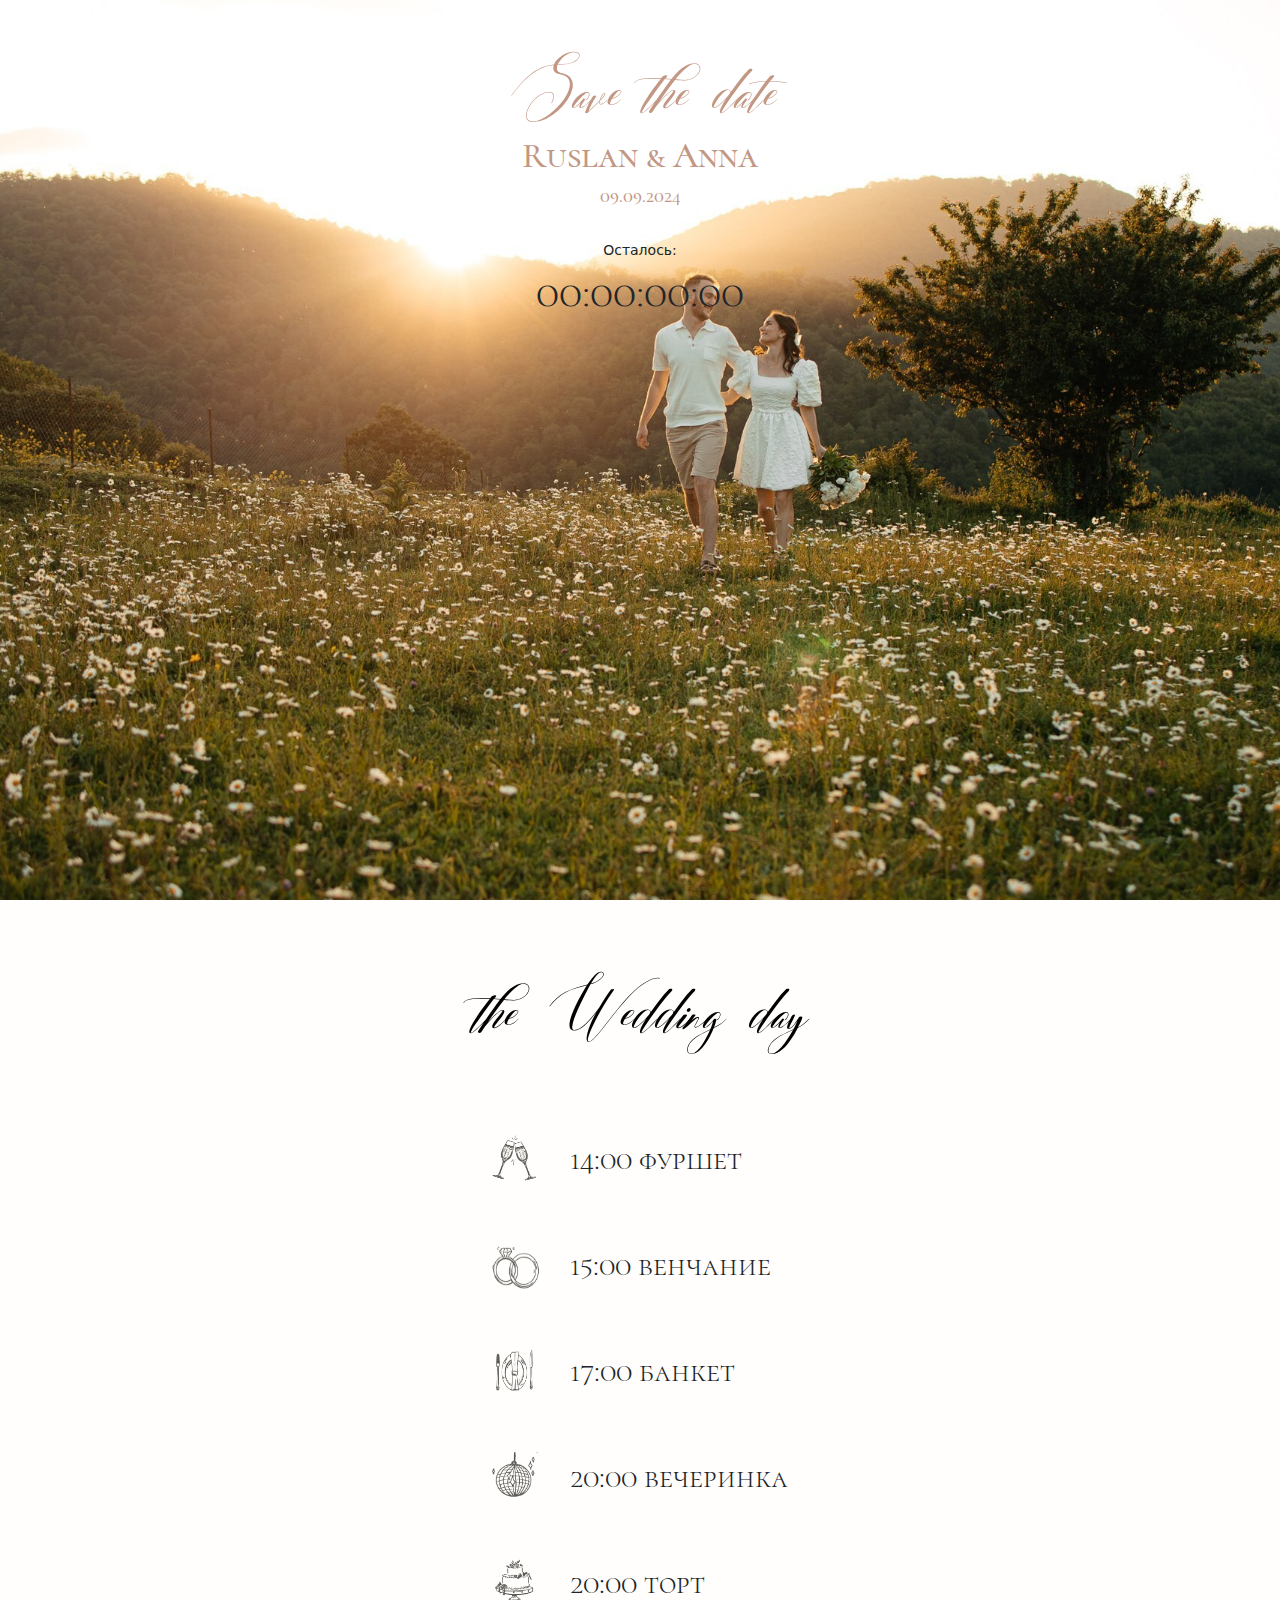
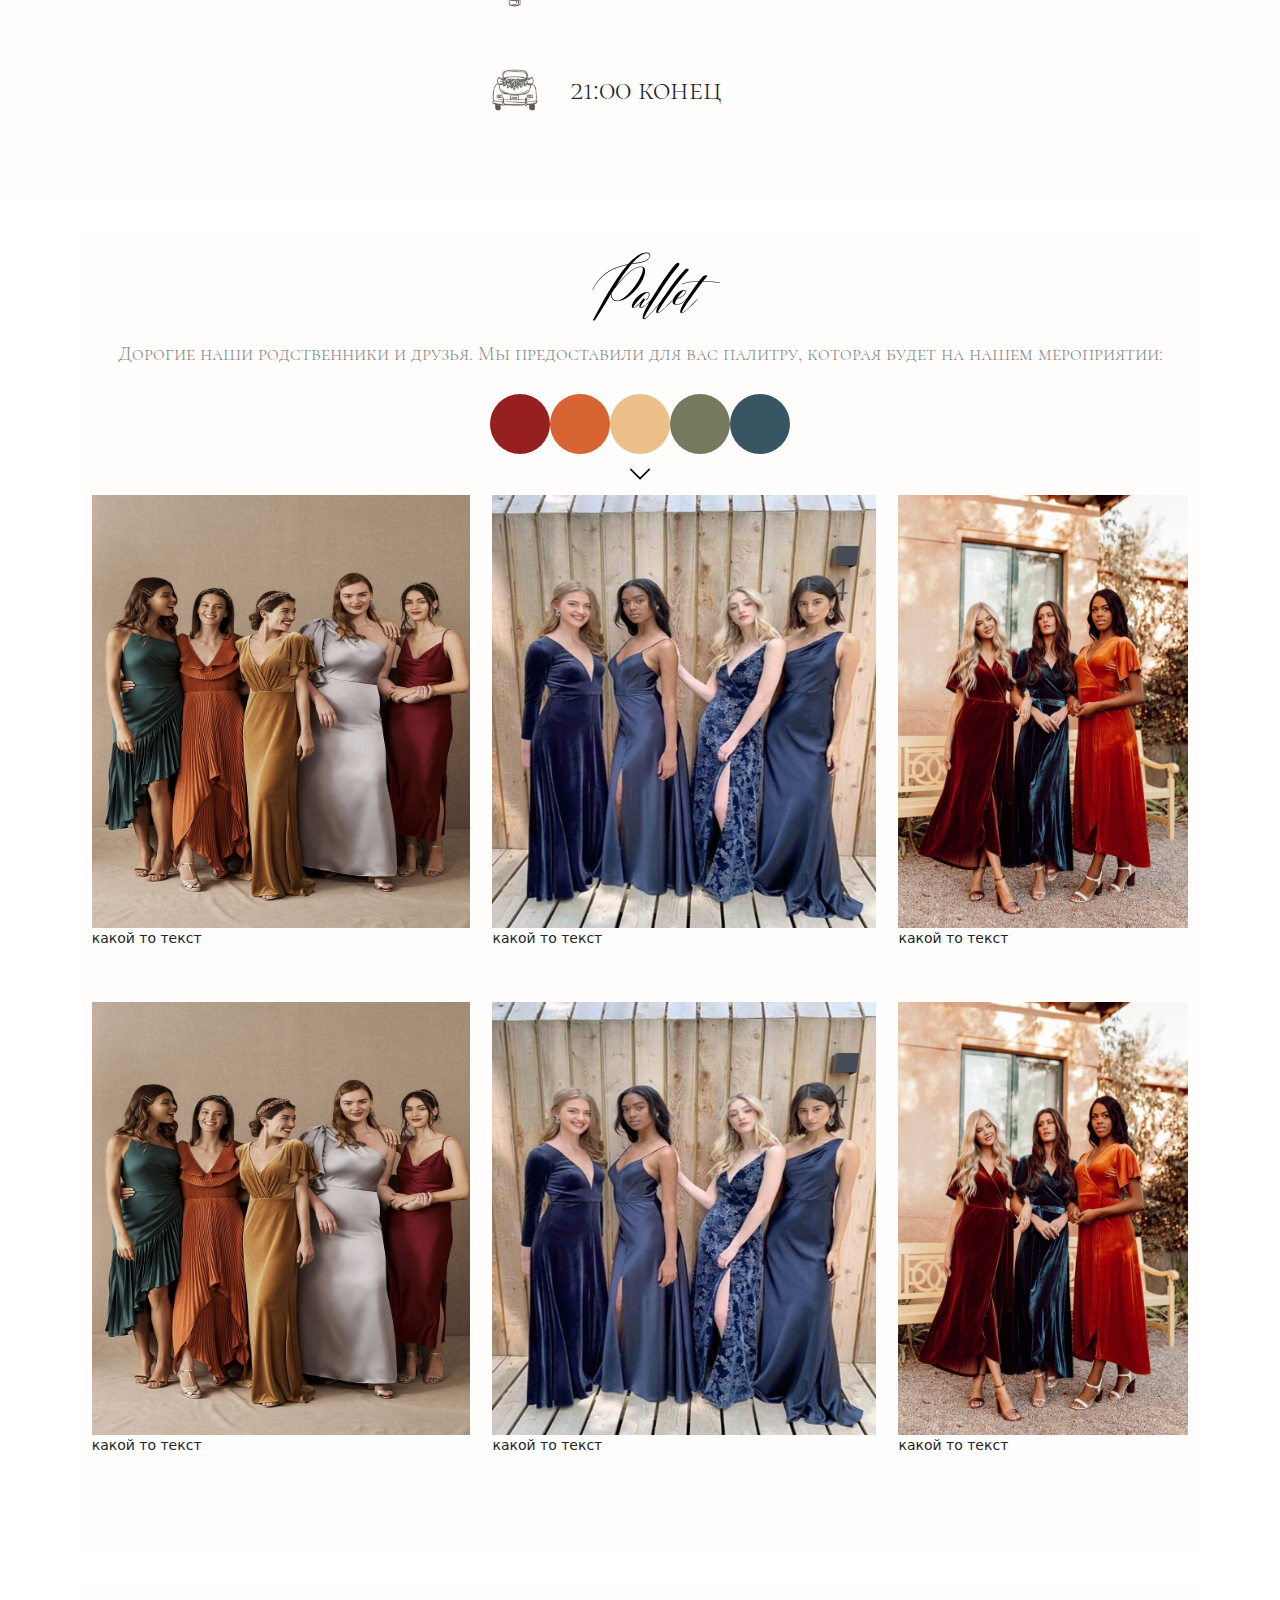
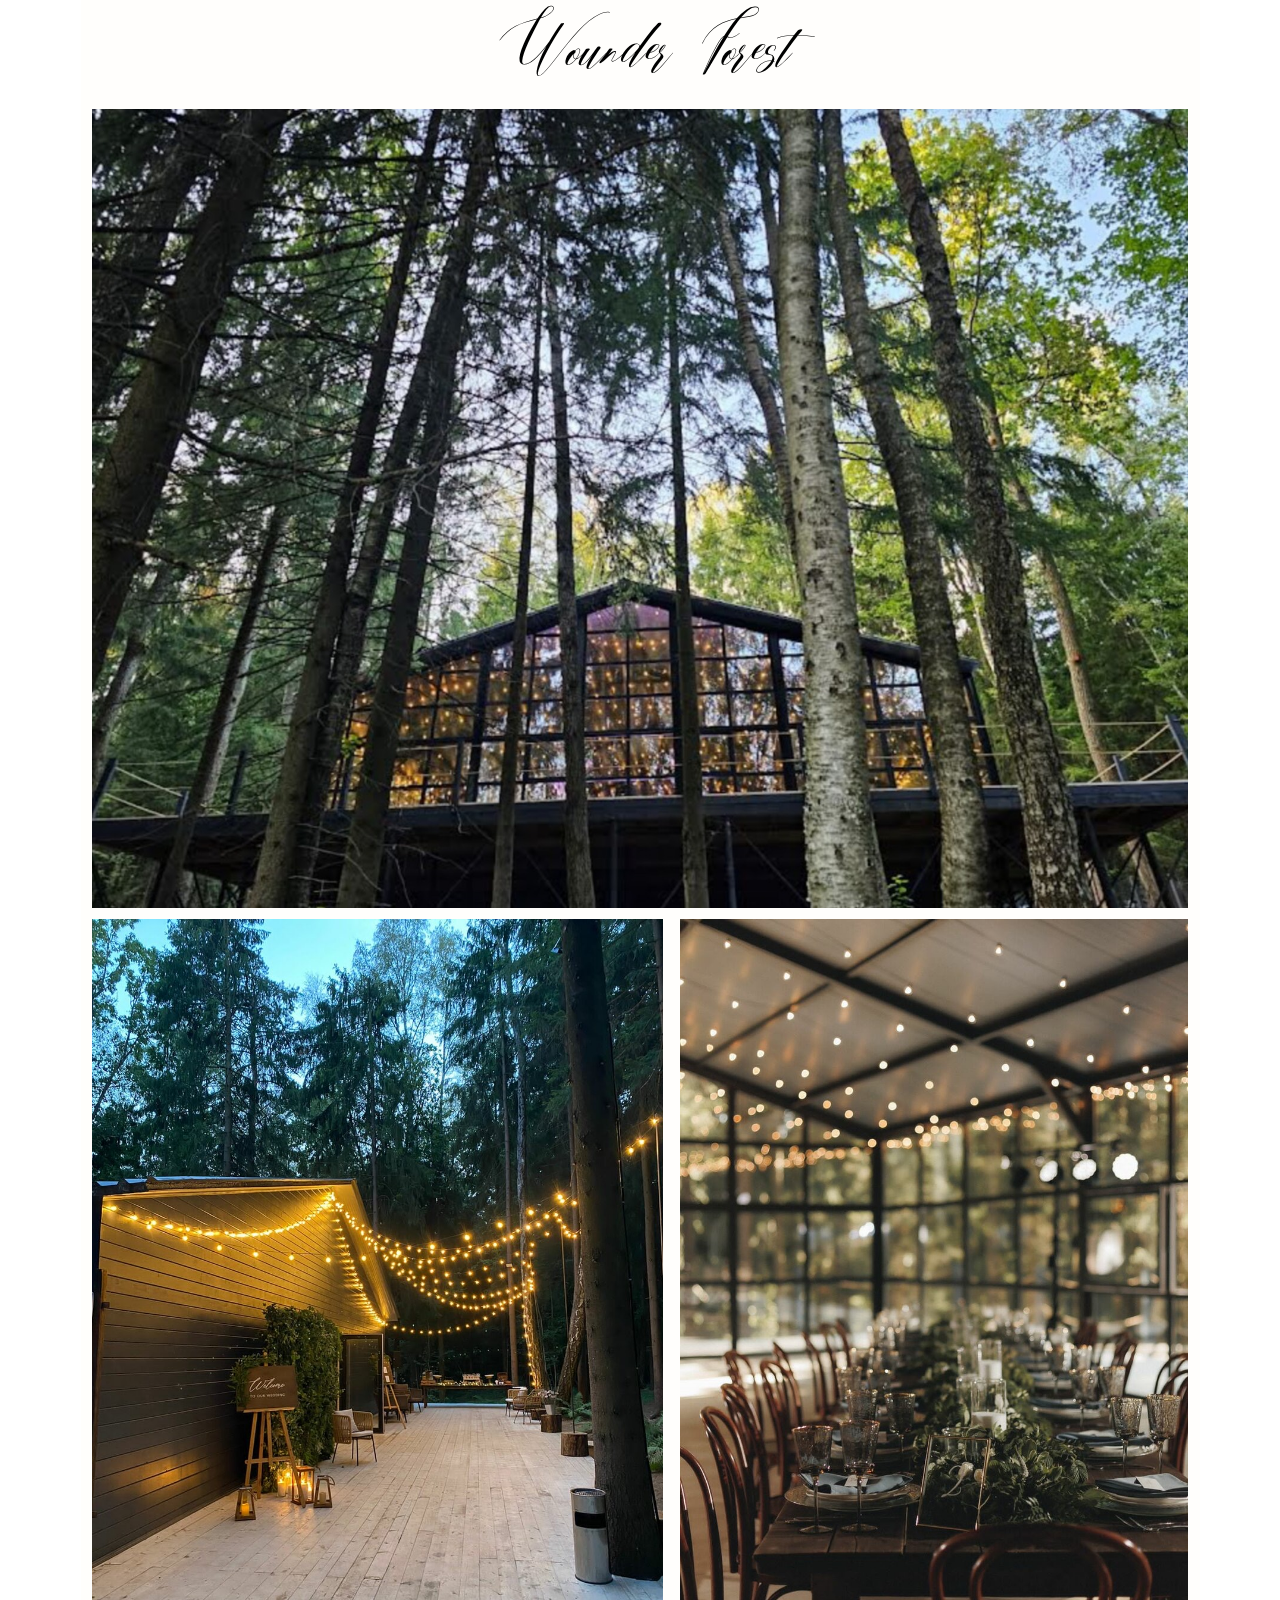
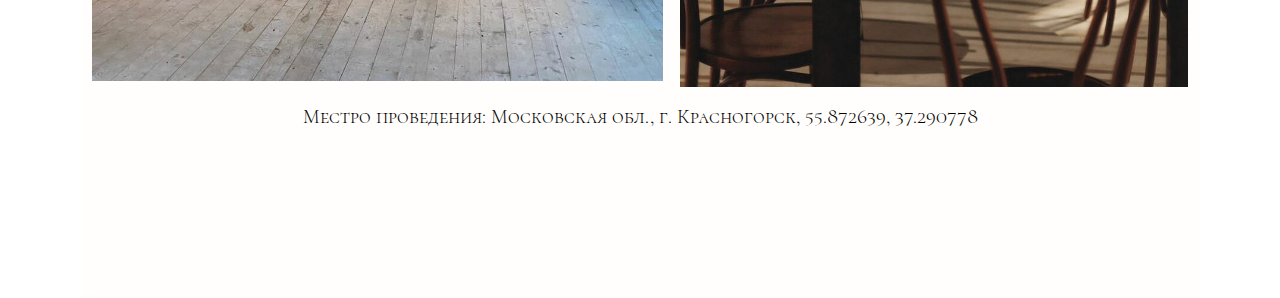
==== index.html @ 9feb851f "Add files via upload" ====
<!DOCTYPE html>
<html lang="en">
<head>
  <meta charset="UTF-8">
  <meta name="viewport" content="width=device-width"> 

  <meta http-equiv="X-UA-Compatible" content="IE=edge">
  <meta name="viewport" content="width=device-width, initial-scale=1.0">
  <title>R&A Wedding</title>
  <link rel="stylesheet" href="css/style.css">
  <link rel="preload" href="Aquarelle.woff2" as="font" type="font/woff2" crossorigin>
  <link rel="preload" href="BrittanyColeman.woff2" as="font" type="font/woff2" crossorigin>
  <link rel="preload" href="CallemScript.woff2" as="font" type="font/woff2" crossorigin>
  <link rel="preload" href="CormorantSC-Medium.woff2" as="font" type="font/woff2" crossorigin>
  <link rel="preload" href="CormorantSC-Light.woff2" as="font" type="font/woff2" crossorigin>
  <link rel="preload" href="CormorantSC-Light.woff2" as="font" type="font/woff2" crossorigin>
  <link type="image/x-icon" rel="shortcut icon" href="img/icon.ico">
</head>
<body onload="startCountdown()"> <!--запуск функции таймера по загрузке страницы-->
  <div class="wrapper">
    <header class="header">
      <div class="container">
        <div class="main-page">
          <div class="main-page_top ">
            <div class="main-page_invite page_zagolovok">
              Save the date
            </div>
            <div class="main-page_names">
              Ruslan & Anna
            </div>
            <div class="main-page_date">
              09.09.2024
            </div>


<title>Countdown Timer</title>
<link href=
"https://cdn.jsdelivr.net/npm/bootstrap@5.3.0-alpha1/dist/css/bootstrap.min.css"
		rel="stylesheet">
<style>
	.countdown {

	justify-content: center;
  
	font-size: 3rem;
  font-family:'Cormorant SC light';
	}
	.container {
	padding-top: 30px;

	}

</style>


<div class="container">

	<div class="text-center">Осталось:</div>
  <div class="countdown" id="countdown">
    <span id="days">00</span> :
    <span id="hours">00</span> :
    <span id="minutes">00</span> :
    <span id="seconds">00</span>
  </div>
</div>

<script>

	function startCountdown() {
	// Get the date and time set by the user
	

	// Show the countdown clock
	document.getElementById("countdown").style.display = "flex";

	// Update the countdown every 1 second
	let x = setInterval(function() {
		// Get the current date and time
		let now = new Date().getTime();
		let weddingdate = new Date(2024, 8, 9, 14).getTime();//ввод даты свадьбыы
		// Calculate the distance between now and the countdown date
		let distance = weddingdate - now;
		
		// Calculate days, hours, minutes and seconds
		let days = Math.floor(distance / (1000 * 60 * 60 * 24));
		let hours = Math.floor((distance % (1000 * 60 * 60 * 24)) / (1000 * 60 * 60));
		let minutes = Math.floor((distance % (1000 * 60 * 60)) / (1000 * 60));
		let seconds = Math.floor((distance % (1000 * 60)) / 1000);
		
		// Display the result
		document.getElementById("days").innerHTML = days.
			toString().padStart(2, '0');
		document.getElementById("hours").innerHTML = hours.
			toString().padStart(2, '0');
		document.getElementById("minutes").innerHTML = minutes.
			toString().padStart(2, '0');
		document.getElementById("seconds").innerHTML = seconds.
			toString().padStart(2, '0');
		
		// If the countdown is over, display a message
		if (distance < 0) {
		clearInterval(x);
		document.getElementById("countdown").innerHTML = "WE ARE FAMILY!";
		}
	}, 1000);
	}
</script>
<audio controls autoplay loop autoplay = "autoplay" src="media/track.mp3" class="audio"></audio>


          

              
            </div>
          </div>
          
        </div>
      </div>
    </header>
  </div>
  <div class="schedule">
    <div class="schedule-top page_zagolovok">
      the Wedding day
    </div>
    <div class="schedule-body">
      <div class="schedule-body_furshet schedule-body_allign">
        <div class="schedule-body_furshet_pic pic_style">
          <img src="img/фуршет.png" alt="" width="50" height="50">
        </div>
        <div class="schedule-body_furshet_text schedule_text" >
          14:00 фуршет
        </div>
      </div>
      <div class="schedule-body_venchanie schedule-body_allign">
        <div class="schedule-body_venchanie_pic pic_style">
          <img src="img/венчание.png" alt="" width="50" height="50">
        </div>
        <div class="schedule-body_venchanie_text schedule_text">
          15:00 венчание
        </div>
      </div>
      <div class="schedule-body_banket schedule-body_allign">
        <div class="schedule-body_banket_pic pic_style">
          <img src="img/банкет.png" alt="" width="50" height="50">
        </div>
        <div class="schedule-body_banket_text schedule_text">
          17:00 банкет
        </div>
      </div>
      <div class="schedule-body_vecherinka schedule-body_allign">
        <div class="schedule-body_vecherinka_pic pic_style">
          <img src="img/вечеринка.png" alt="" width="50" height="50">
        </div>
        <div class="schedule-body_vecherinka_text schedule_text">
          20:00 вечеринка
        </div>
      </div>
      <div class="schedule-body_tort schedule-body_allign">
        <div class="schedule-body_tort_pic pic_style">
          <img src="img/торт.png" alt="" width="50" height="50">
        </div>
        <div class="schedule-body_tort_text schedule_text">
          20:00 торт
        </div>
      </div>
      <div class="schedule-body_konec schedule-body_allign">
        <div class="schedule-body_tort_pic pic_style">
          <img src="img/конец.png" alt="" width="50" height="50">
        </div>
        <div class="schedule-body_tort_text schedule_text">
          21:00 конец
        </div>

      </div>
    </div>
  </div>
  <div class="container">
    <div class="dresscode">
      <div class="dresscode-top page_zagolovok">
        Pallet
      </div>
      <div class="dresscode-top_text">
        Дорогие наши родственники и друзья. Мы предоставили для вас палитру, которая будет на нашем мероприятии:
      </div>
      <div class="dresscode-body">
        <div class="dresscode-body_palitra">
          <div class="dresscode-body_circle">
            <div class="dresscode-body_circle1 dresscode-body_circle_style"></div>
            <div class="dresscode-body_circle2 dresscode-body_circle_style"></div>
            <div class="dresscode-body_circle3 dresscode-body_circle_style"></div>
            <div class="dresscode-body_circle4 dresscode-body_circle_style"></div>
            <div class="dresscode-body_circle5 dresscode-body_circle_style"></div>
          </div>
          <div class="dresscode-body_palitra_more">
            
            <img src="img/галочка.png" alt="" width="20" height="20"dresscode-body_palitra_more>
            <div class="dresscode-body_circle_hidden-columns">
              <div class="dresscode-body_circle_hidden1 dresscode-body_circle_hidden">
                <div class="dresscode-body_circle6 dresscode-body_circle_style"></div>
                <div class="dresscode-body_circle7 dresscode-body_circle_style"></div>
                <div class="dresscode-body_circle8 dresscode-body_circle_style"></div>
                <div class="dresscode-body_circle9 dresscode-body_circle_style"></div>
                <div class="dresscode-body_circle10 dresscode-body_circle_style"></div>
              </div>
              <div class="dresscode-body_circle_hidden2 dresscode-body_circle_hidden">
                <div class="dresscode-body_circle11 dresscode-body_circle_style"></div>
                <div class="dresscode-body_circle12 dresscode-body_circle_style"></div>
                <div class="dresscode-body_circle13 dresscode-body_circle_style"></div>
                <div class="dresscode-body_circle14 dresscode-body_circle_style"></div>
                <div class="dresscode-body_circle15 dresscode-body_circle_style"></div>
              </div>
    
            </div>
          </div>
          
          <div class="dresscode-body_Ladies">
  
            <div class="dresscode-body_block">
              <img src="img/ladies1.jpeg" alt="" width="100%" height="80%"dresscode-body_palitra_more>
              <div class="dresscode-body_text">
                какой то текст
              </div>
            </div> 
            <div class="dresscode-body_block">
              <img src="img/ladies2.jpeg" alt="" width="100%" height="80%"dresscode-body_palitra_more>
              <div class="dresscode-body_text">
                какой то текст
              </div>
            </div> 
            <div class="dresscode-body_block">
              <img src="img/ladies3.jpeg" alt="" width="100%" height="80%"dresscode-body_palitra_more>
              <div class="dresscode-body_text">
                какой то текст
              </div>
            </div>  
          </div>
          <div class="dresscode-body_men">
  
            <div class="dresscode-body_block">
              <img src="img/ladies1.jpeg" alt="" width="100%" height="80%"dresscode-body_palitra_more>
              <div class="dresscode-bod_text">
                какой то текст
              </div>
            </div> 
            <div class="dresscode-body_block">
              <img src="img/ladies2.jpeg" alt="" width="100%" height="80%"dresscode-body_palitra_more>
              <div class="dresscode-body_text">
                какой то текст
              </div>
            </div> 
            <div class="dresscode-body_block">
              <img src="img/ladies3.jpeg" alt="" width="100%" height="80%"dresscode-body_palitra_more>
              <div class="dresscode-body_text">
                какой то текст
              </div>
            </div>  
          </div>
  
        </div>
        
        
      
        
      </div>
    </div>
  </div>
  <div class="container">
    <div class="place">
      <div class="place-top page_zagolovok">
        Wounder Forest
      </div>
     
      <div class="place-body">
        <div class="place-body_pics">
          <div class="place-body_pic_top">
            <img src="img/Place1.jpeg" alt="Вид площадки" width="100%" height="100%">
          </div>
          <div class="place-body_pic_bottom">
            <div class="place-body_pic_bottom1">
              <img src="img/Place2.jpeg" alt="Вид площадки" width="100%" height="100%">
            </div>
            <div class="place-body_pic_bottom2">
              <img src="img/Place3.jpeg" alt="Вид площадки" width="100%" height="100%">
            </div>
          </div>
        </div>
        <div class="place-body_address">
          Местро проведения: Московская обл., г. Красногорск, 55.872639, 37.290778
        </div>
        <iframe src="https://www.google.com/maps/embed?pb=!1m17!1m12!1m3!1d559.6063373905974!2d37.29012892857944!3d55.87263599831355!2m3!1f0!2f0!3f0!3m2!1i1024!2i768!4f13.1!3m2!1m1!2zNTXCsDUyJzIxLjUiTiAzN8KwMTcnMjYuOCJF!5e0!3m2!1sru!2sru!4v1719773654751!5m2!1sru!2sru" width="100%" height="100%" style="border:0;" allowfullscreen="" loading="lazy" referrerpolicy="no-referrer-when-downgrade" class="place-body_map"></iframe>
      </div>
    </div>
  </div>
  
</body>
</html>
---- css/style.css ----
@charset "UTF-8";

/*Save the date 1*/
@font-face {
  font-family: 'Callem Script';
  src: url('../fonts/CallemScript.woff2') format('woff2'),
      url('../fonts/CallemScript.woff') format('woff');
  font-weight: normal;
  font-style: normal;
  font-display: swap;
}

/*Save the date 2*/
@font-face {
  font-family: 'Brittany Coleman';
  src: url('../fonts/BrittanyColeman.woff2') format('woff2'),
      url('../fonts/BrittanyColeman.woff') format('woff');
  font-weight: normal;
  font-style: normal;
  font-display: swap;
}

/*Save the date 3*/
@font-face {
  font-family: 'Aquarelle';
  src: url('../fonts/Aquarelle.woff2') format('woff2'),
      url('../fonts/Aquarelle.woff') format('woff');
  font-weight: 500;
  font-style: normal;
  font-display: swap;
}


/*Ruslan & Anna 1*/
@font-face {
  font-family: 'Cormorant SC';
  src: url('../fonts/CormorantSC-Medium.woff2') format('woff2'),
      url('../fonts/CormorantSC-Medium.woff') format('woff');
  font-weight: 500;
  font-style: normal;
  font-display: swap;
}

/*Расписание*/
@font-face {
  font-family: 'Cormorant SC light';
  src: url('../fonts/CormorantSC-Light.woff2') format('woff2'),
      url('../fonts/CormorantSC-Light.woff') format('woff');
  font-weight: 500;
  font-style: normal;
  font-display: swap;
}




/*Обнуление*/
* {
  padding: 0;
  margin: 0;
  border: 0;
}

*, *:before, *:after {
  -webkit-box-sizing: border-box;
  box-sizing: border-box;
}

:focus, :active {
  outline: none;
}

a:focus, a:active {
  outline: none;
}

nav, footer, header, aside {
  display: block;
}

html, body {
  height: 100%;
  width: 100%;
  font-size: 100%;
  line-height: 1;
  font-size: 14px;
  -ms-text-size-adjust: 100%;
  -moz-text-size-adjust: 100%;
  -webkit-text-size-adjust: 100%;

}

input, button, textarea {
  font-family: inherit;
}

input::-ms-clear {
  display: none;
}

button {
  cursor: pointer;
}

button::-moz-focus-inner {
  padding: 0;
  border: 0;
}

a, a:visited {
  text-decoration: none;
}

a:hover {
  text-decoration: none;
}

ul li {
  list-style: none;
}

img {
  vertical-align: top;
}

h1, h2, h3, h4, h5, h6 {
  font-size: inherit;
  font-weight: inherit;
}

/*если на IPAD проблема, то верни картнку в .main_page-*/
.wrapper{
  background: url(../img/FrontPic.jpeg) no-repeat center fixed; /*удалить fixed если не понравится*/
  background-position:center;
  background-size: cover;
  width: 100%;
  height: 100%;
    
}
/*первая страница-*/

.container{



}


.header{

}


.main-page {

}



/*Заголовки для всех страниц*/
.page_zagolovok{
  padding-top: 50px;
  font-style: italic;
  color: #848789;
  font-size: 100px;
  line-height: 34px;
  font-family: 'Brittany Coleman';
  display: flex;
  flex-direction: column; 
  align-items: center;
}

.main-page_top{
 
  display: flex;
  flex-direction: column; 
  justify-content: space-between;
  align-items: center;
 
}



.main-page_invite{
  color: #C29784;
  /*Brittany Coleman*/
  /*Callem Script*/
  /*Aquarelle*/
}


.main-page_names{
  color: #848789;
  font-size: 36px;
  font-family: 'Cormorant SC';
  margin-top: 15px;
  color: #C29784;
}

.main-page_date{
  color: #848789;
  font-size: 18px;
  font-family: 'Cormorant SC';
  color: #C29784;
}

.main-page_timer{
  color: #848789;
  display: flex;
  flex-direction: column;
  align-items: center;
  margin-top: 30px;
  font-family: 'Cormorant SC';
  color: #C29784;
}

.main-page_timer_left{
  font-size: 28px;

}
.main-page_timer_counter{
  font-size: 38px;

}


/*вторая страница-*/
.schedule{
  padding-top: 50px;
  background-position: center;
  width: 100%;
  height: 100%;
  background-color: #FFFEFC;
}

.schedule-top{
  color: black;
}


.schedule-body{
  padding-top: 100px;
  display: flex;
  flex-direction: column;
  align-items: center;
  justify-content: space-between;
  height: 80%;
}
.schedule-body_furshet_pic{
  
  
}

.pic_style{
margin-right: 30px;
}

.schedule_text{
  font-size: 30px;
  font-family: 'Cormorant SC Light';
}



.schedule-body_allign{
  display: flex;
  width: 300px;
  flex-direction: row;
  align-items: center;

}
/*третья страница-*/
.dresscode{
  background-color: #FFFEFC;
  background-position: center;
  width: 100%;
  height: 100%;
  
}

.dresscode-top{
 color: black;

}

.dresscode-top_text{
  margin-top: 25px;
  text-align: center;
  color: #848789;
  font-size: 20px;
  
  font-family: 'Cormorant SC light';
}

.dresscode-body_palitra{
  margin-top: 25px;
  width: 100%;


  display: flex;
  flex-direction: column;
  align-items: center;
}

.dresscode-body_circle{
  display: flex;
  justify-content: center;
}

.dresscode-body_circle_style{
  width: 60px;
  height: 60px;
  border-radius: 40px;

}

/*Основные цвета*/
.dresscode-body_circle1{
  background-color: #962020;
}

.dresscode-body_circle2{
  background-color: #D66533;
}

.dresscode-body_circle3{
  background-color: #EBC08B;
}

.dresscode-body_circle4{
  background-color: #75795E;
}

.dresscode-body_circle5{
  background-color: #385563;
}

/*вспомогательные цвета*/
.dresscode-body_circle6{
  background-color: #E09789;
}

.dresscode-body_circle7{
  background-color: #AA4213;
}

.dresscode-body_circle8{
  background-color: #F7B968;
}

.dresscode-body_circle9{
  background-color: #3A5544;
}

.dresscode-body_circle10{
  background-color: #547384;
}

.dresscode-body_circle11{
  background-color: #68131B;
}

.dresscode-body_circle12{
  background-color: #8E3C0D;
}

.dresscode-body_circle13{
  background-color: #DA9202;
}

.dresscode-body_circle14{
  background-color: #2D4E47;
}

.dresscode-body_circle15{
  background-color: #103547;
}


.dresscode-body_palitra_more{
  margin-top: 10px;
  height: 20px;
  width: 100%;

  display: flex;
  flex-direction: column;
  align-items: center;
  .dresscode-body_circle_hidden-columns{
    opacity: 0;
  }
}

.dresscode-body_palitra_more:hover{
  transition: 1s;
  height: 220px;
  
  
  .dresscode-body_circle_hidden-columns{
    opacity: 1;
    transition: 3s;
    
    
  }
 
  
}




.dresscode-body_circle_hidden{
  width: 100%;
  height: 80px;
  display: flex;
  flex-direction: row;

  
 
}

.dresscode-body_circle_hidden-columns{
  padding-top: 5px;
}

.dresscode-body_Ladies{
  display: flex;
  justify-content: center;
}

.dresscode-body_block{
  margin: 1%;
}

.dresscode-body_men{
  margin-top: -5%;
  display: flex;
  justify-content: center;
}


/*Четвертая страница*/
.place{
 
  background-color: #FFFEFC;
  background-position: center;
  width: 100%;
  height: 100%;
}

.place-top{
  padding-bottom: 30px;
  color: black;
  
}

.place-body_pic_top{
  margin: 1% 1% 0% 1%;
  
}

.place-body_pic_bottom{
  display: flex;
}
.place-body_pic_bottom1{
  margin: 1% 0.5% 1% 1%;
}
.place-body_pic_bottom2{
  margin: 1% 1% 0.5% 1%;
}

.place-body_address{
  padding: 10px 10px;
  text-align: center;
  color: black;
  font-size: 20px;
  
  font-family: 'Cormorant SC light';
}

.audio {
  /*border-radius: 90px;*/
  width: 22px;
  height: 22px;
  display: none;
  color: #06a9fa;
  border-radius: 22px;
  filter:grayscale(111) contrast(0%);
  margin-right: 5px;
}

.audio_img{}

.audio_box{
  display: none;
  width: 100px;
  justify-content: end;
  align-items: center;
  color: white;
  font-size: 30px;
  margin-top: 520px;
  margin-left: 250px;
  


}
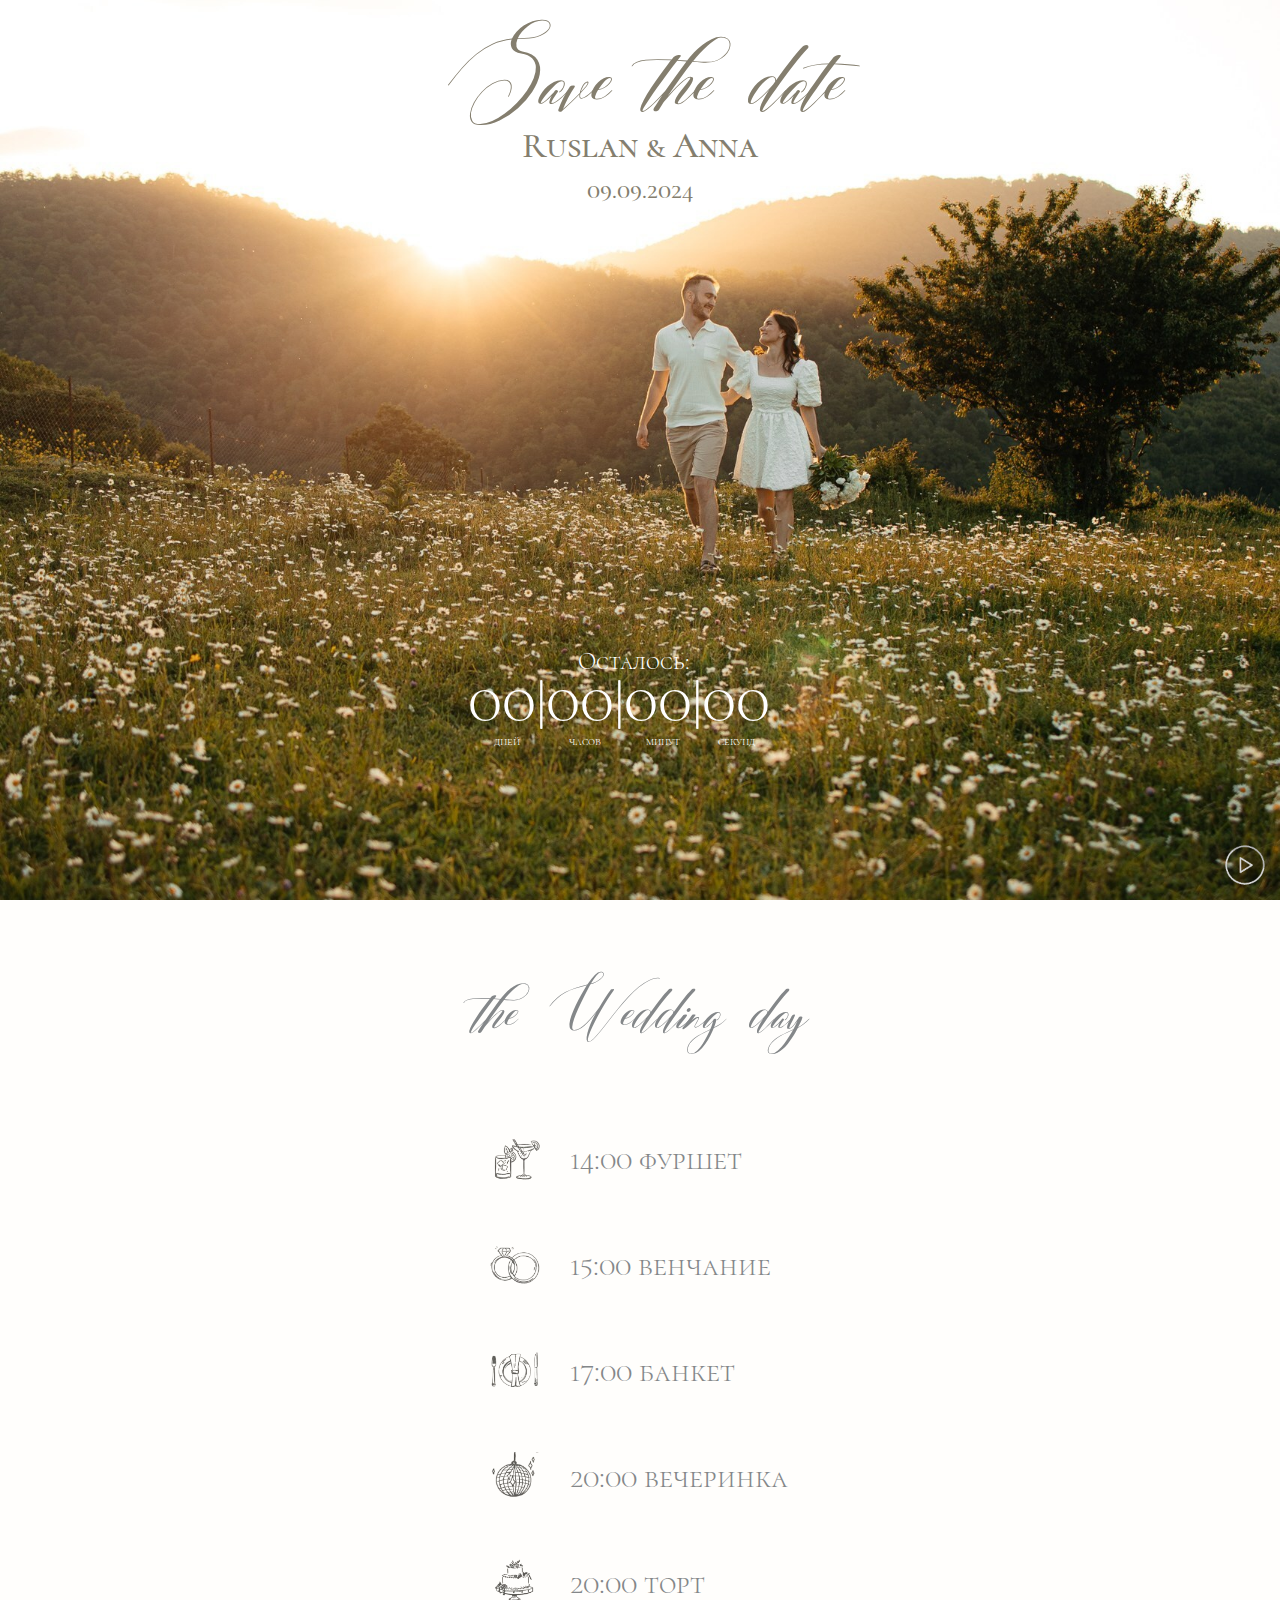
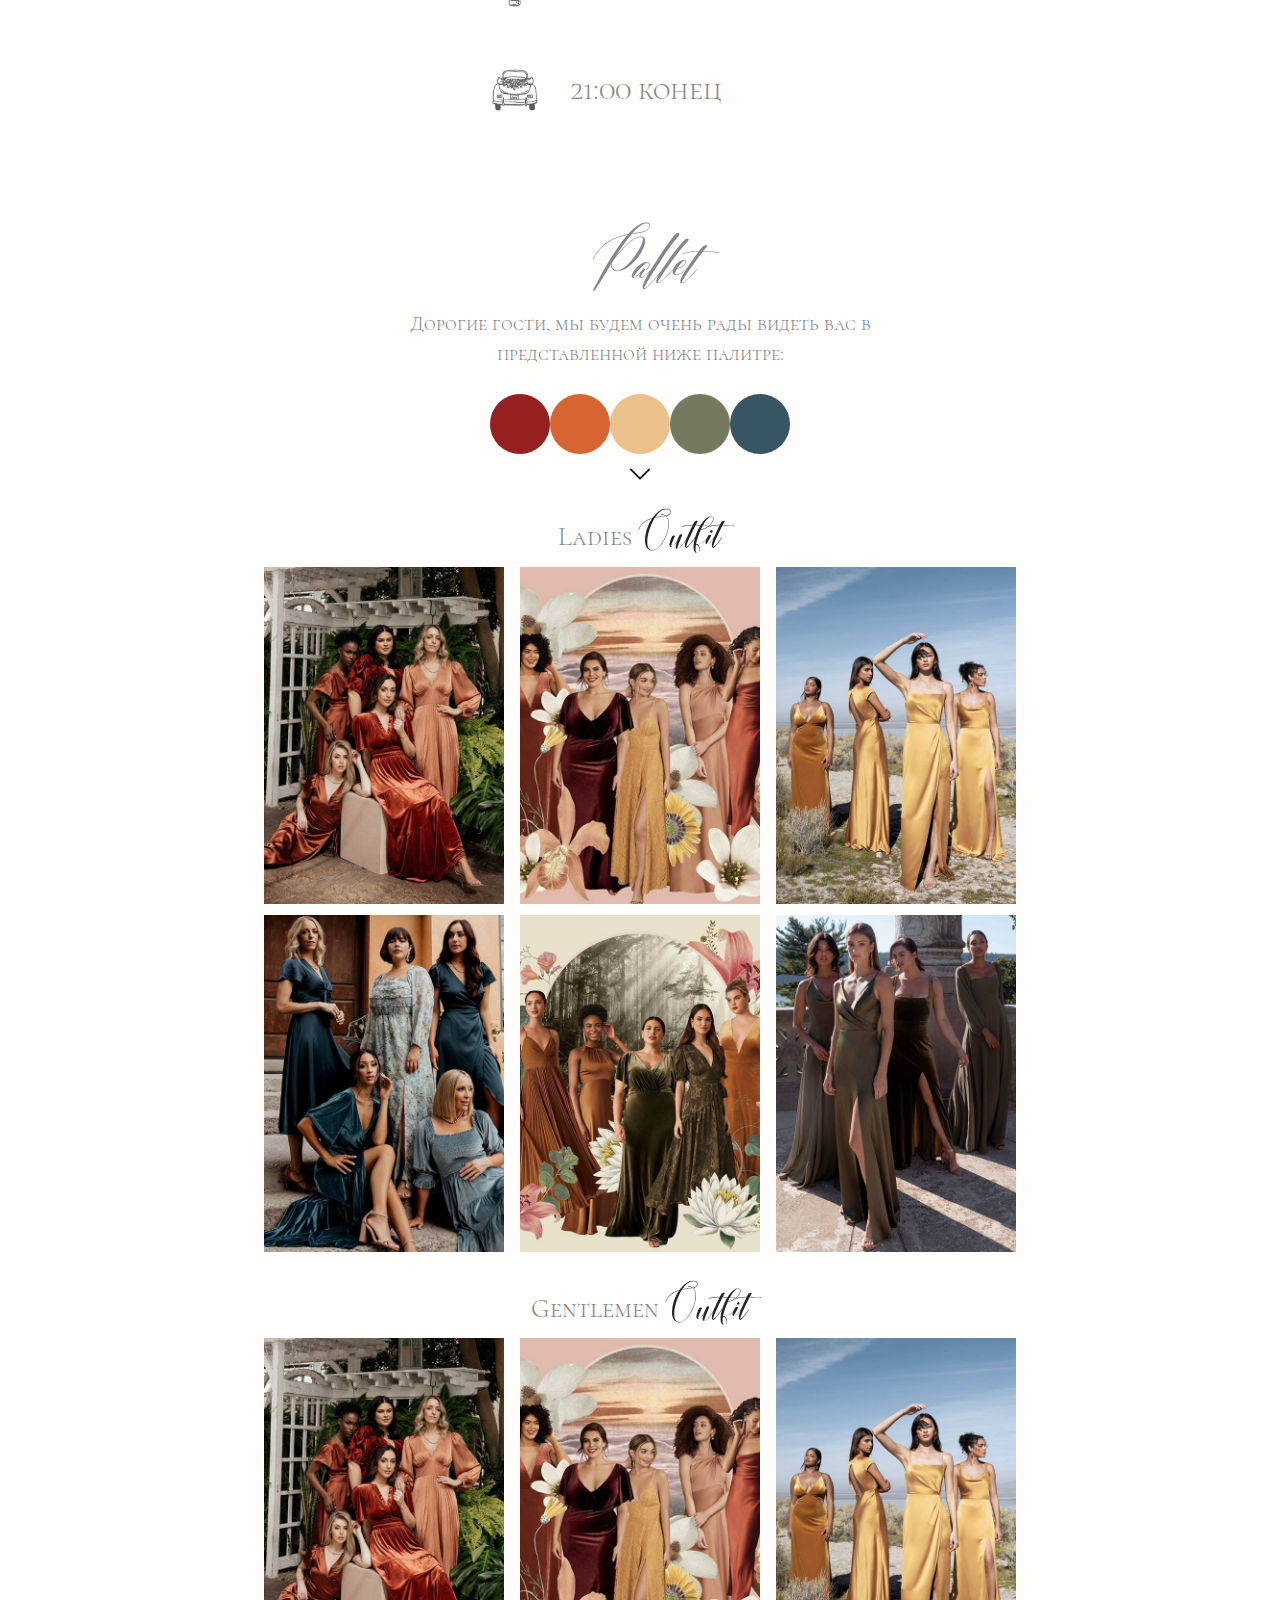
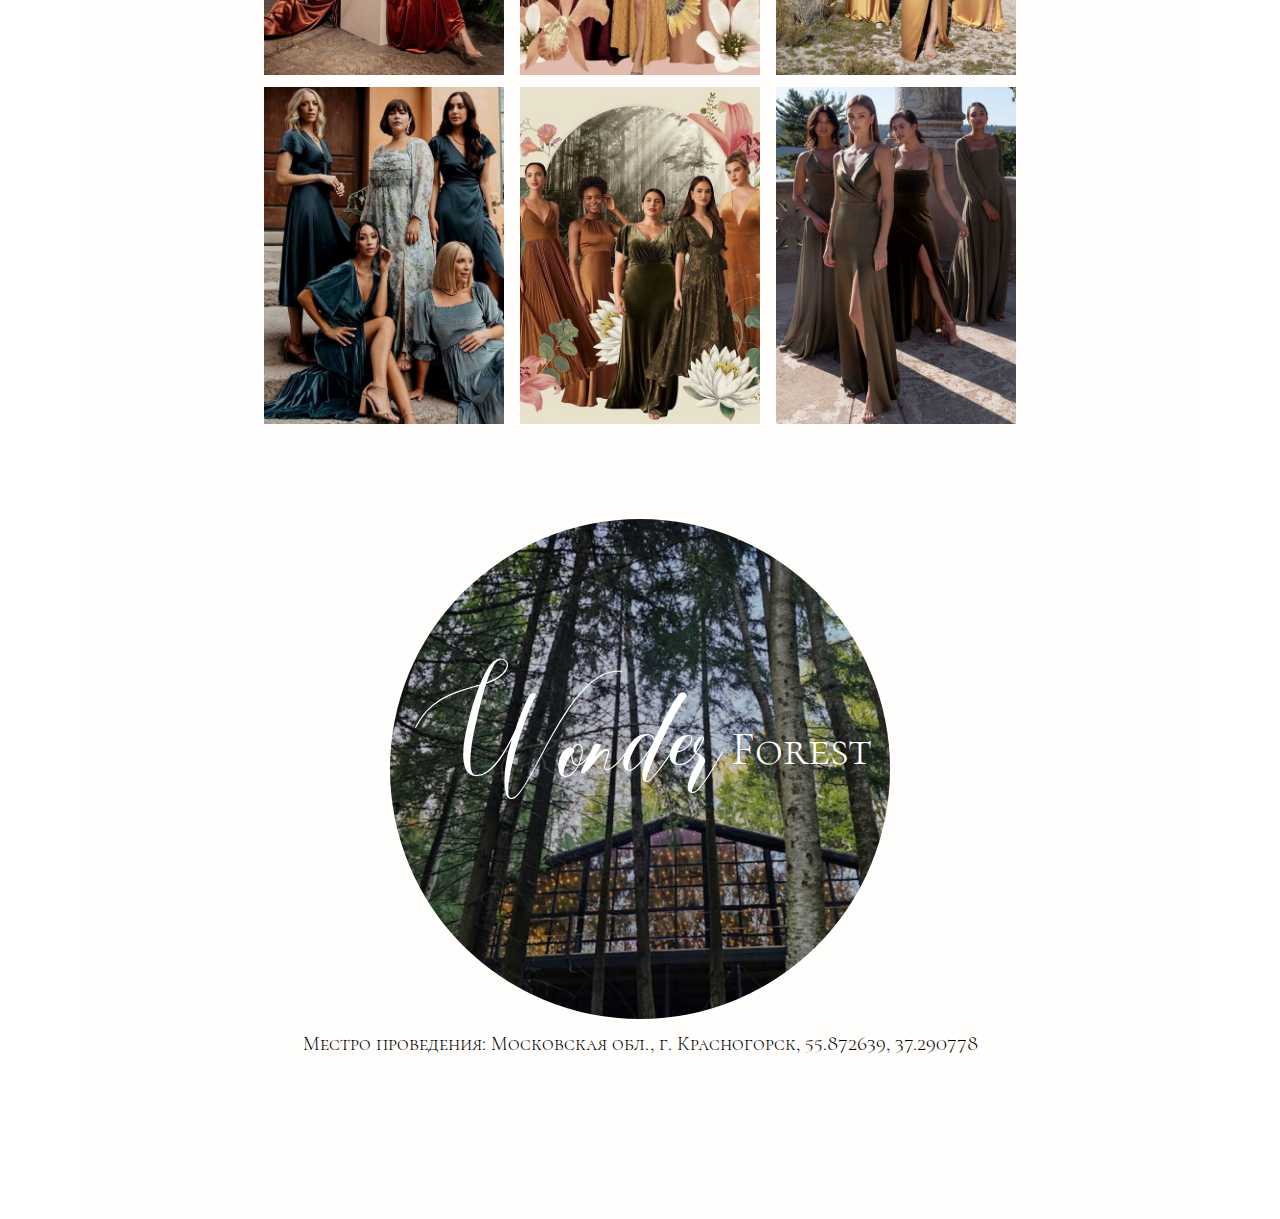
==== commit 113dd748: "Add files via upload" ====
--- a/index.html
+++ b/index.html
@@ -44,25 +44,98 @@
 
 	justify-content: center;
   
-	font-size: 3rem;
+	font-size: 42px;
   font-family:'Cormorant SC light';
+    /*color: #C29784;*/
+    color:#847E6E;
+
+    @media (min-width: 1025px) {
+      color: white;
+      font-size: 62px;
+    }
+
+    @media (min-width: 1025px) {
+      position: absolute;
+      bottom: 50px;
+      right: -130px;
+   
+   
+    }
 	}
-	.container {
-	padding-top: 30px;
-
+	.container_timer {
+  padding-top: 30px;
+    @media (min-width: 1025px) {
+      position: absolute;
+      bottom: 100px;
+      
+    }
 	}
 
+  .text-center{
+      /*color: #C29784;*/
+    color:#847E6E;
+    font-family:'Cormorant SC light';
+
+    @media (min-width: 1025px) {
+      position: absolute;
+      bottom: 120px;
+      right: -50px;
+      color: white;
+      font-size: 24px;
+      
+   
+    }
+  }
+
+  .countdown_block{
+    display: flex;
+    flex-direction: column;
+  }
+
+  .countdown_block_text{
+    font-size: 12px;
+    margin-left: auto;
+    margin-right: auto;
+    margin-top: -15px;
+    font-family:'Cormorant SC light';
+    
+    @media (min-width: 1025px) {
+      color: white;
+      font-size: 12px;
+    }
+  }
 </style>
 
 
-<div class="container">
+<div class="container_timer">
 
 	<div class="text-center">Осталось:</div>
   <div class="countdown" id="countdown">
-    <span id="days">00</span> :
-    <span id="hours">00</span> :
-    <span id="minutes">00</span> :
-    <span id="seconds">00</span>
+    <div class="countdown_block">
+      <div class="">
+        <span id="days">00</span>|
+      </div>
+      <div class="countdown_block_text">дней</div>
+    </div>
+    <div class="countdown_block">
+      <div class="">
+        <span id="hours">00</span>|
+      </div>
+      <div class="countdown_block_text">часов</div>
+    </div>
+    <div class="countdown_block">
+      <div class="">
+        <span id="minutes">00</span>|
+      </div>
+      <div class="countdown_block_text">минут</div>
+    </div>
+    <div class="countdown_block">
+      <div class="">
+        <span id="seconds">00</span>
+      </div>
+      <div class="countdown_block_text">секунд</div>
+    </div>   
+
   </div>
 </div>
 
@@ -107,12 +180,20 @@
 	}, 1000);
 	}
 </script>
-<audio controls autoplay loop autoplay = "autoplay" src="media/track.mp3" class="audio"></audio>
-
-
-          
-
-              
+<div class="audio_box">
+  <audio controls  loop autoplay = "autoplay" src="media/track.mp3" class="audio"></audio>
+  <a href="#" onclick="document.querySelector('audio').play()">
+   
+    <img id = "playM" src="img/play2.gif" alt="" width="50" height="50">
+  </a>
+</div>
+<script>
+  let play = document.getElementById("playM");
+
+  play.onclick = function() { play.src = "img/play3.gif"; }
+</script>
+
+  
             </div>
           </div>
           
@@ -182,7 +263,7 @@
         Pallet
       </div>
       <div class="dresscode-top_text">
-        Дорогие наши родственники и друзья. Мы предоставили для вас палитру, которая будет на нашем мероприятии:
+        Дорогие гости, мы будем очень рады видеть вас в представленной ниже палитре:
       </div>
       <div class="dresscode-body">
         <div class="dresscode-body_palitra">
@@ -214,68 +295,90 @@
     
             </div>
           </div>
-          
-          <div class="dresscode-body_Ladies">
-  
-            <div class="dresscode-body_block">
-              <img src="img/ladies1.jpeg" alt="" width="100%" height="80%"dresscode-body_palitra_more>
-              <div class="dresscode-body_text">
-                какой то текст
-              </div>
-            </div> 
-            <div class="dresscode-body_block">
-              <img src="img/ladies2.jpeg" alt="" width="100%" height="80%"dresscode-body_palitra_more>
-              <div class="dresscode-body_text">
-                какой то текст
-              </div>
-            </div> 
-            <div class="dresscode-body_block">
-              <img src="img/ladies3.jpeg" alt="" width="100%" height="80%"dresscode-body_palitra_more>
-              <div class="dresscode-body_text">
-                какой то текст
-              </div>
+          <div class="dresscode-body_text">
+            <div class="dresscode-body_text_ladies-gentlemens">
+              Ladies 
+            </div>
+            <div class="dresscode-body_text_outfit">
+              Outfit 
+            </div>
+          </div>
+          <div class="dresscode-body_Ladies1-gentlemens dresscode-body_Ladies-gentlemens">
+            
+            <div class="dresscode-body_block">
+              <img src="img/ladies1.jpeg" alt="" width="100%" height="100%"dresscode-body_palitra_more>
+            </div> 
+            <div class="dresscode-body_block">
+              <img src="img/ladies2.jpeg" alt="" width="100%" height="100%"dresscode-body_palitra_more>
+            </div> 
+            <div class="dresscode-body_block">
+              <img src="img/ladies3.jpeg" alt="" width="100%" height="100%"dresscode-body_palitra_more>
             </div>  
           </div>
-          <div class="dresscode-body_men">
-  
-            <div class="dresscode-body_block">
-              <img src="img/ladies1.jpeg" alt="" width="100%" height="80%"dresscode-body_palitra_more>
-              <div class="dresscode-bod_text">
-                какой то текст
-              </div>
-            </div> 
-            <div class="dresscode-body_block">
-              <img src="img/ladies2.jpeg" alt="" width="100%" height="80%"dresscode-body_palitra_more>
-              <div class="dresscode-body_text">
-                какой то текст
-              </div>
-            </div> 
-            <div class="dresscode-body_block">
-              <img src="img/ladies3.jpeg" alt="" width="100%" height="80%"dresscode-body_palitra_more>
-              <div class="dresscode-body_text">
-                какой то текст
-              </div>
+          <div class="dresscode-body_Ladies2-gentlemens dresscode-body_Ladies-gentlemens">
+            <div class="dresscode-body_block">
+              <img src="img/ladies4.jpeg" alt="" width="100%" height="100%"dresscode-body_palitra_more>
+            </div> 
+            <div class="dresscode-body_block">
+              <img src="img/ladies5.jpeg" alt="" width="100%" height="100%"dresscode-body_palitra_more>
+            </div> 
+            <div class="dresscode-body_block">
+              <img src="img/ladies6.jpeg" alt="" width="100%" height="100%"dresscode-body_palitra_more>
             </div>  
           </div>
-  
-        </div>
-        
-        
-      
-        
+
+          <div class="dresscode-body_text">
+            <div class="dresscode-body_text_ladies-gentlemens">
+              Gentlemen 
+            </div>
+            <div class="dresscode-body_text_outfit">
+              Outfit 
+            </div>
+          </div>
+          <div class="dresscode-body_Ladies1-gentlemens dresscode-body_Ladies-gentlemens">
+            
+            <div class="dresscode-body_block">
+              <img src="img/ladies1.jpeg" alt="" width="100%" height="100%"dresscode-body_palitra_more>
+            </div> 
+            <div class="dresscode-body_block">
+              <img src="img/ladies2.jpeg" alt="" width="100%" height="100%"dresscode-body_palitra_more>
+            </div> 
+            <div class="dresscode-body_block">
+              <img src="img/ladies3.jpeg" alt="" width="100%" height="100%"dresscode-body_palitra_more>
+            </div>  
+          </div>
+          <div class="dresscode-body_Ladies2-gentlemens dresscode-body_Ladies-gentlemens">
+            <div class="dresscode-body_block">
+              <img src="img/ladies4.jpeg" alt="" width="100%" height="100%"dresscode-body_palitra_more>
+            </div> 
+            <div class="dresscode-body_block">
+              <img src="img/ladies5.jpeg" alt="" width="100%" height="100%"dresscode-body_palitra_more>
+            </div> 
+            <div class="dresscode-body_block">
+              <img src="img/ladies6.jpeg" alt="" width="100%" height="100%"dresscode-body_palitra_more>
+            </div>  
+          </div>
+        </div>
       </div>
     </div>
   </div>
   <div class="container">
     <div class="place">
       <div class="place-top page_zagolovok">
-        Wounder Forest
+        
       </div>
      
       <div class="place-body">
         <div class="place-body_pics">
           <div class="place-body_pic_top">
-            <img src="img/Place1.jpeg" alt="Вид площадки" width="100%" height="100%">
+            <div class="place-body_pic_top-text">
+              <div class="place-body_pic_top-text_wonder">
+                Wonder 
+              </div>
+              <div class="place-body_pic_top-text_forest">
+                Forest 
+              </div>
+            </div>
           </div>
           <div class="place-body_pic_bottom">
             <div class="place-body_pic_bottom1">
--- a/css/style.css
+++ b/css/style.css
@@ -140,7 +140,7 @@
 /*первая страница-*/
 
 .container{
-
+  
 
 
 }
@@ -152,7 +152,13 @@
 
 
 .main-page {
-
+ 
+
+  @media (min-width: 1025px) {
+
+
+
+  }
 }
 
 
@@ -182,46 +188,39 @@
 
 
 .main-page_invite{
-  color: #C29784;
+  /*color: #C29784;*/
+  color:#847E6E;
   /*Brittany Coleman*/
   /*Callem Script*/
   /*Aquarelle*/
+  @media (min-width: 1025px) {
+   font-size: 150px;
+   margin-top: 20px;
+    
+ 
+  }
 }
 
 
 .main-page_names{
-  color: #848789;
+  /*color: #C29784;*/
+  color:#847E6E;
   font-size: 36px;
   font-family: 'Cormorant SC';
   margin-top: 15px;
-  color: #C29784;
+  
 }
 
 .main-page_date{
-  color: #848789;
+  /*color: #C29784;*/
+  color:#847E6E;
   font-size: 18px;
   font-family: 'Cormorant SC';
-  color: #C29784;
-}
-
-.main-page_timer{
-  color: #848789;
-  display: flex;
-  flex-direction: column;
-  align-items: center;
-  margin-top: 30px;
-  font-family: 'Cormorant SC';
-  color: #C29784;
-}
-
-.main-page_timer_left{
-  font-size: 28px;
-
-}
-.main-page_timer_counter{
-  font-size: 38px;
-
-}
+  @media (min-width: 1025px) {
+    font-size: 24px;
+   }
+}
+
 
 
 /*вторая страница-*/
@@ -234,7 +233,7 @@
 }
 
 .schedule-top{
-  color: black;
+  color: #848789;
 }
 
 
@@ -245,6 +244,7 @@
   align-items: center;
   justify-content: space-between;
   height: 80%;
+  color: #848789;
 }
 .schedule-body_furshet_pic{
   
@@ -279,7 +279,7 @@
 }
 
 .dresscode-top{
- color: black;
+  color: #848789;
 
 }
 
@@ -288,8 +288,12 @@
   text-align: center;
   color: #848789;
   font-size: 20px;
-  
+  display: flex;
   font-family: 'Cormorant SC light';
+  max-width: 500px;
+  
+  margin-left: auto;
+  margin-right: auto;
 }
 
 .dresscode-body_palitra{
@@ -381,28 +385,26 @@
   margin-top: 10px;
   height: 20px;
   width: 100%;
-
   display: flex;
   flex-direction: column;
   align-items: center;
+  transition: 2s;
+
   .dresscode-body_circle_hidden-columns{
     opacity: 0;
+    transition: 1s;
+   
   }
 }
 
 .dresscode-body_palitra_more:hover{
   transition: 1s;
-  height: 220px;
-  
+  height: 170px;
   
   .dresscode-body_circle_hidden-columns{
     opacity: 1;
     transition: 3s;
-    
-    
   }
- 
-  
 }
 
 
@@ -413,34 +415,49 @@
   height: 80px;
   display: flex;
   flex-direction: row;
-
-  
- 
 }
 
 .dresscode-body_circle_hidden-columns{
   padding-top: 5px;
 }
 
-.dresscode-body_Ladies{
+.dresscode-body_Ladies-gentlemens{
   display: flex;
   justify-content: center;
+  max-width: 768px;
+  margin-left: auto;
+  margin-right: auto;
+}
+
+.dresscode-body_Ladies1-gentlemens{
+  margin-top: -30px;
 }
 
 .dresscode-body_block{
-  margin: 1%;
-}
-
-.dresscode-body_men{
-  margin-top: -5%;
-  display: flex;
-  justify-content: center;
-}
-
+  margin: 1% 1% 0.5% 1%;
+}
+
+
+
+.dresscode-body_text{
+  display: flex;
+  align-items: center;
+}
+
+.dresscode-body_text_ladies-gentlemens{
+  margin-right: 5px;
+  font-family: 'Cormorant SC light';
+  font-size: 26px; 
+  color: #848789;
+}
+
+.dresscode-body_text_outfit{
+  font-family: 'Brittany Coleman';
+  font-size: 70px;
+}
 
 /*Четвертая страница*/
 .place{
- 
   background-color: #FFFEFC;
   background-position: center;
   width: 100%;
@@ -449,23 +466,92 @@
 
 .place-top{
   padding-bottom: 30px;
-  color: black;
-  
+  color: #848789;
 }
 
 .place-body_pic_top{
   margin: 1% 1% 0% 1%;
-  
+  max-width: 768px;
+  margin-left: auto;
+  margin-right: auto;
+  border-radius: 50%;
+  width: 300px;
+  height: 300px;
+  background: url(../img/Place1.jpeg) no-repeat  ; /*удалить fixed если не понравится*/
+  background-position: -50px 0px;
+  background-size: cover;
+  background-color: rgba(0, 0, 0, 0.2);
+  background-blend-mode: multiply; 
+
+  @media (min-width: 768px) {
+    width: 400px;
+    height: 400px;
+   }
+
+  @media (min-width: 1025px) {
+    width: 500px;
+    height: 500px;
+   }
+
+  
+}
+
+.place-body_pic_top-text{
+  font-size: 40px;
+  color: white;
+  font-weight: bold;
+  text-align: center;
+  padding-top: 80px;
+  display: flex;
+  justify-content: center;
+  align-items: center;
+}
+
+.place-body_pic_top-text_wonder{
+  margin-right: 10px;
+  font-size: 100px;
+  font-family: 'Brittany Coleman';
+  font-weight: normal;
+
+  @media (min-width: 768px) {
+    font-size: 150px;
+   }
+
+  @media (min-width: 1025px) {
+    font-size: 200px;
+   }
+}
+
+.place-body_pic_top-text_forest{
+  font-family: 'Cormorant SC light';
+  font-size: 36px;
+  font-weight: 300;
+
+  @media (min-width: 768px) {
+    font-size: 42px;
+   }
+
+  @media (min-width: 1025px) {
+    font-size: 48px;
+   }
 }
 
 .place-body_pic_bottom{
   display: flex;
+  max-width: 768px;
+
+  margin-left: auto;
+  margin-right: auto;
+ 
 }
 .place-body_pic_bottom1{
   margin: 1% 0.5% 1% 1%;
+  display: none;
+  
 }
 .place-body_pic_bottom2{
   margin: 1% 1% 0.5% 1%;
+  display: none;
 }
 
 .place-body_address{
@@ -475,31 +561,24 @@
   font-size: 20px;
   
   font-family: 'Cormorant SC light';
+  
+}
+
+.place-body_map{
+  max-width: 768px;
+  display: block;
+  margin-left: auto;
+  margin-right: auto;
 }
 
 .audio {
-  /*border-radius: 90px;*/
-  width: 22px;
-  height: 22px;
+
   display: none;
-  color: #06a9fa;
-  border-radius: 22px;
-  filter:grayscale(111) contrast(0%);
-  margin-right: 5px;
-}
-
-.audio_img{}
+
+}
 
 .audio_box{
-  display: none;
-  width: 100px;
-  justify-content: end;
-  align-items: center;
-  color: white;
-  font-size: 30px;
-  margin-top: 520px;
-  margin-left: 250px;
-  
-
-
+  position: absolute;
+  bottom: 10px;
+  right: 10px;
 }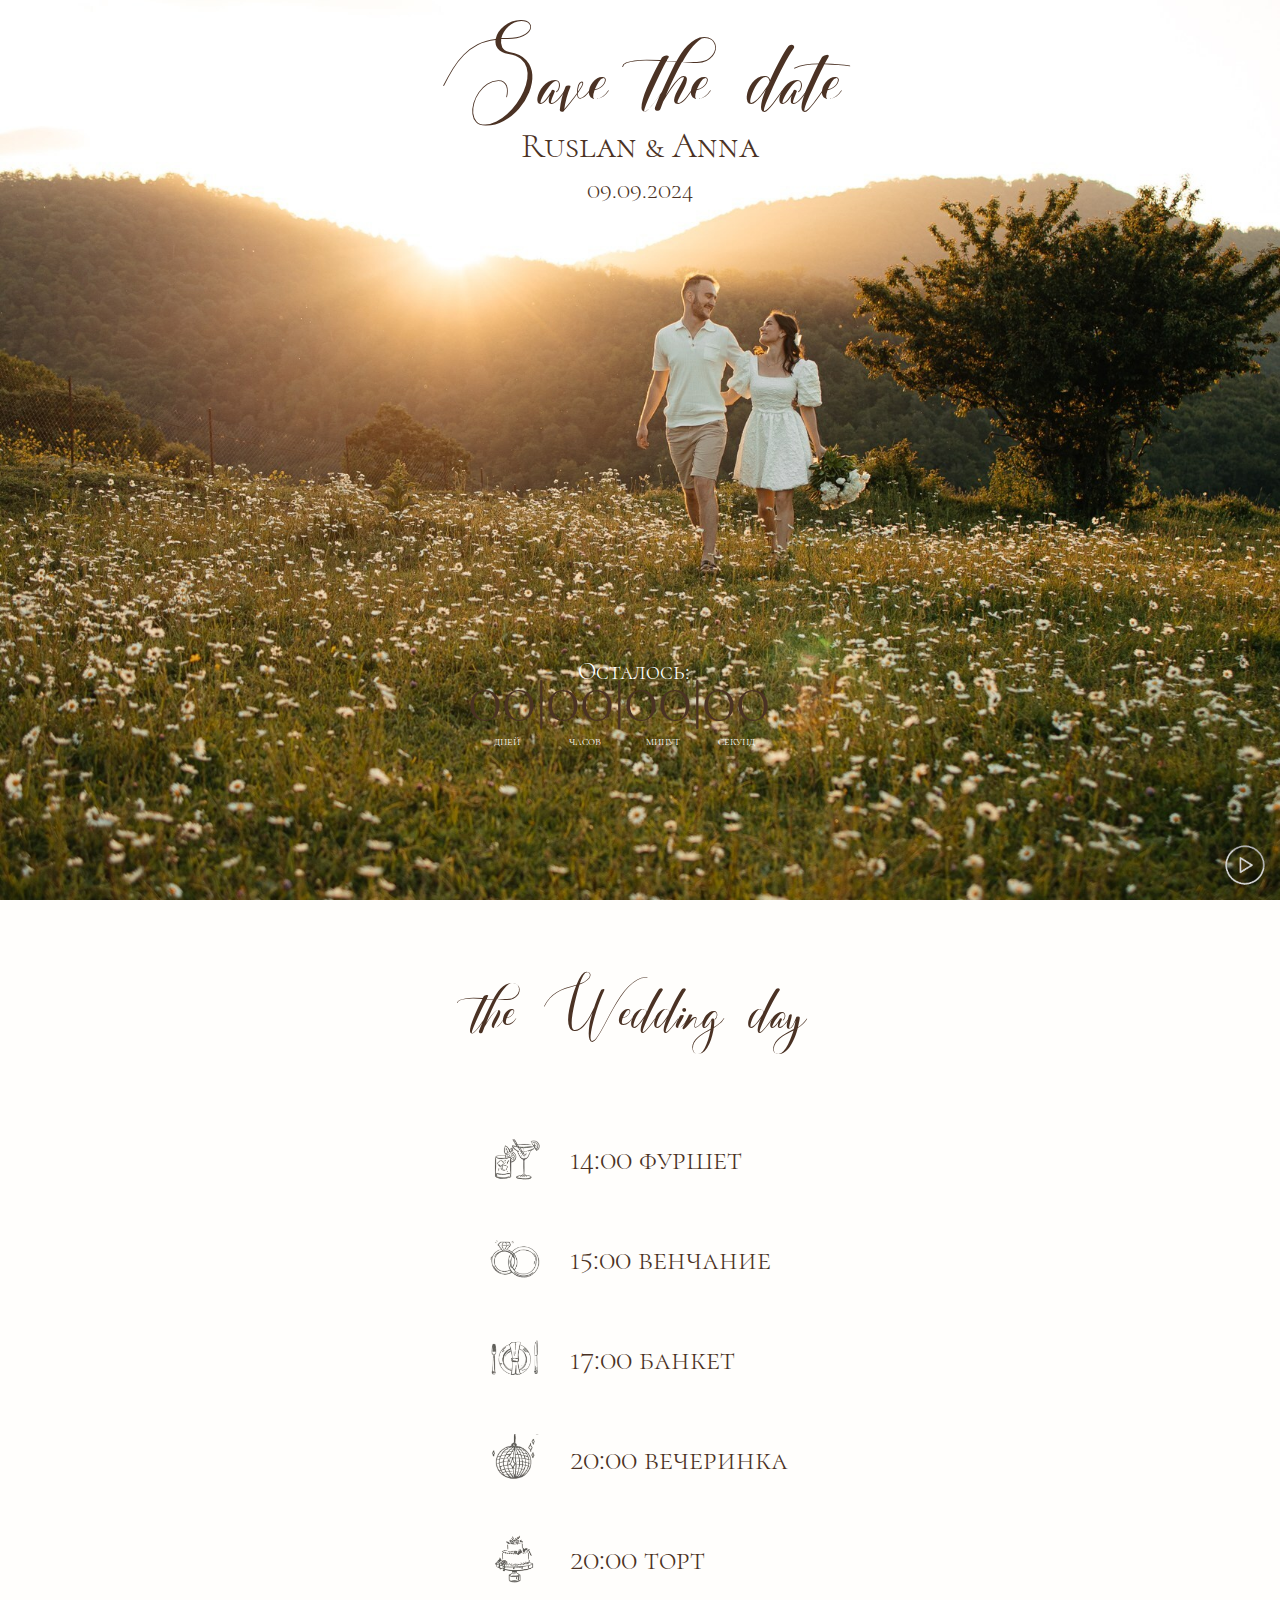
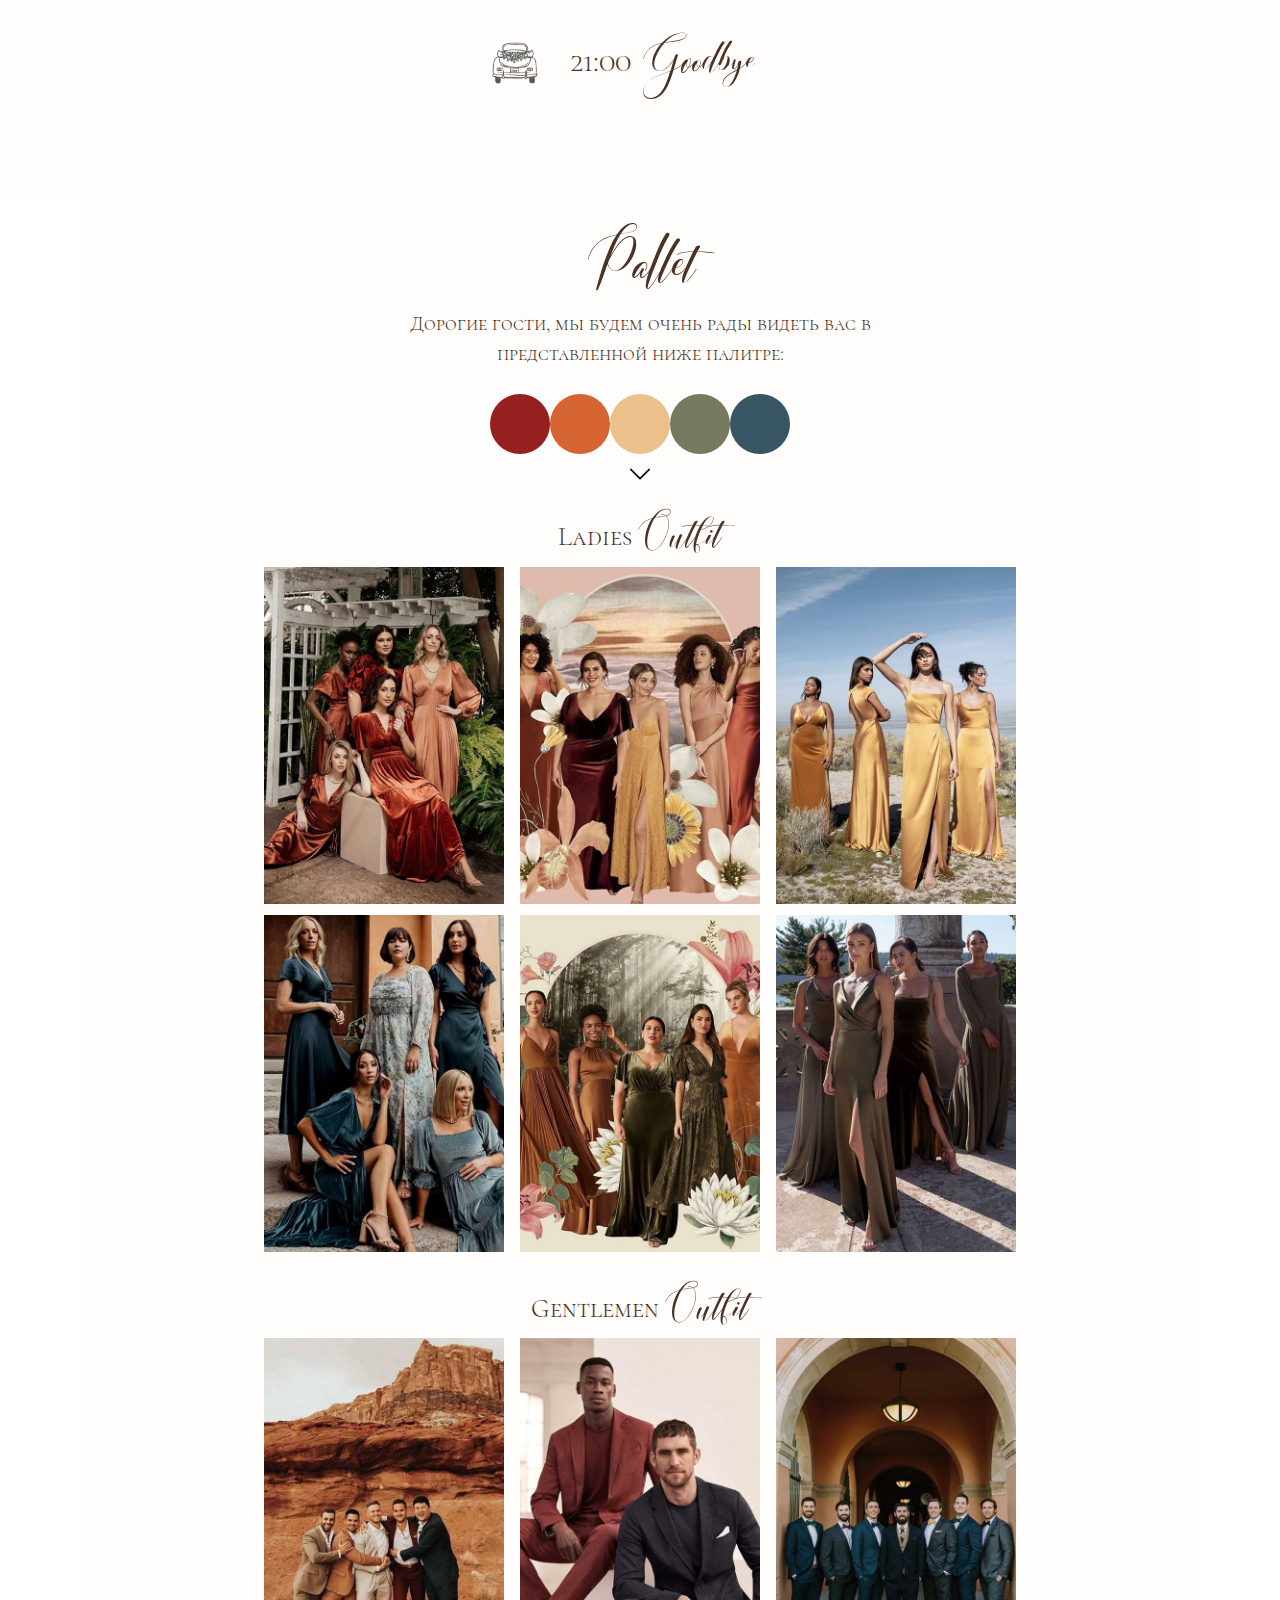
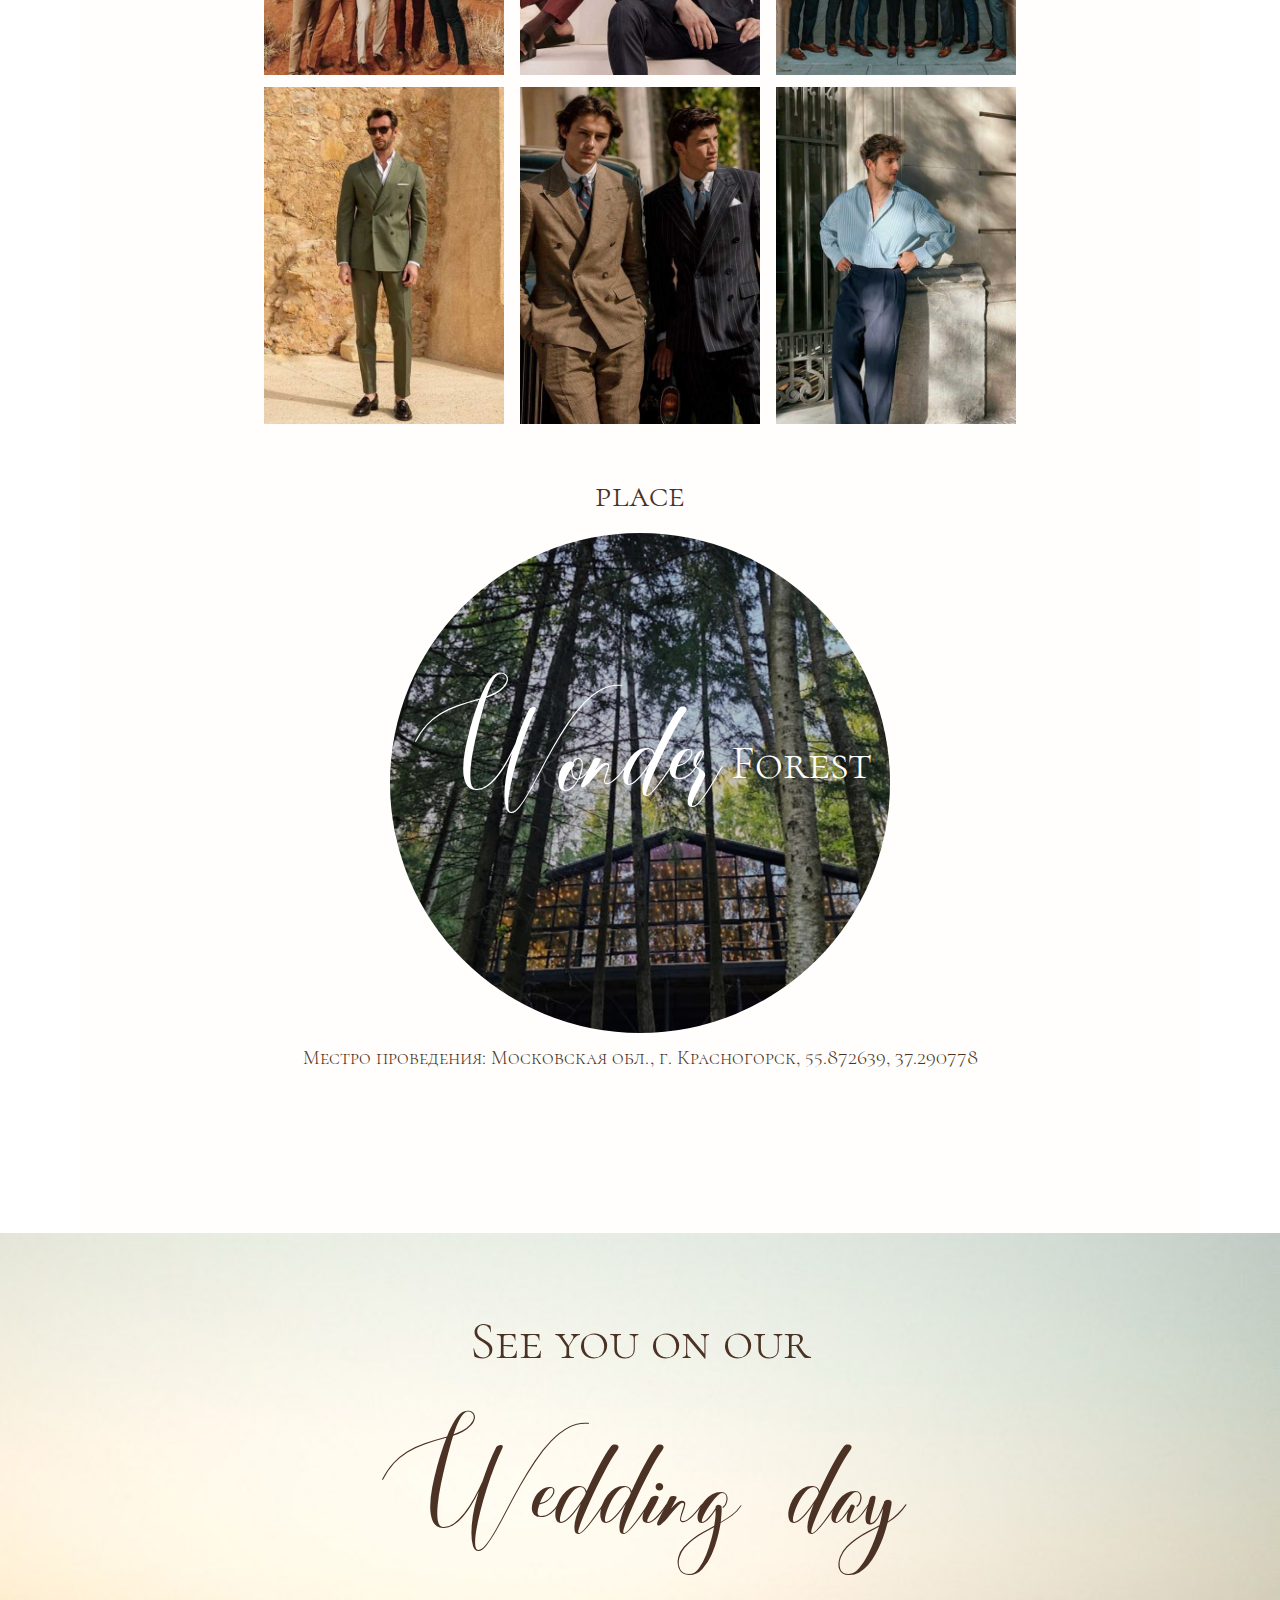
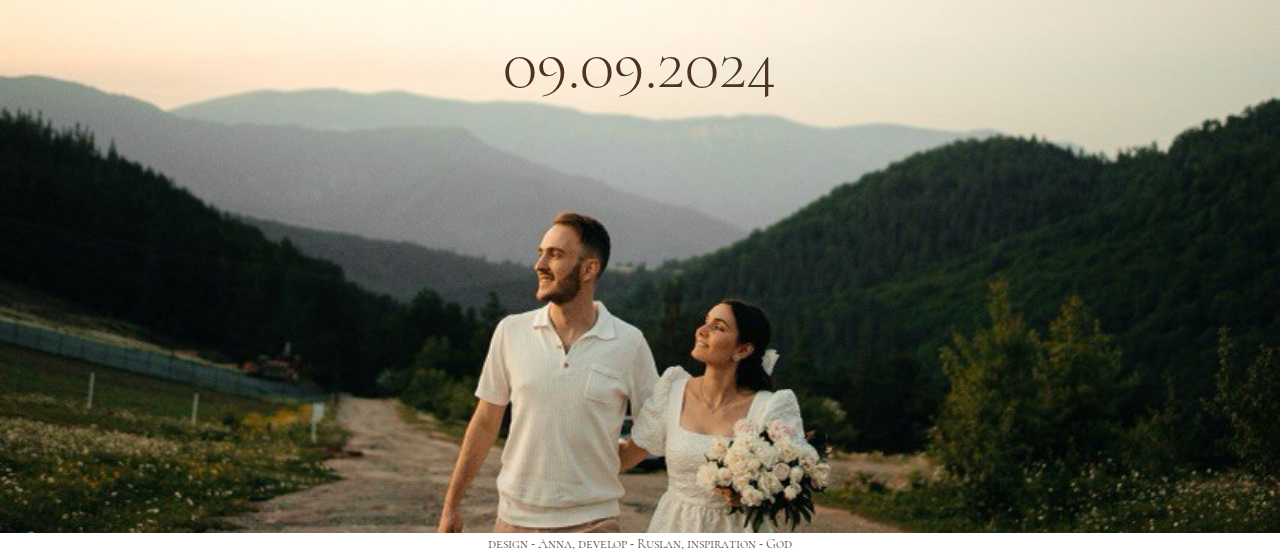
==== commit 5060ab5d: "Add files via upload" ====
--- a/index.html
+++ b/index.html
@@ -8,7 +8,7 @@
 
   <meta http-equiv="X-UA-Compatible" content="IE=edge">
   <meta name="viewport" content="width=device-width, initial-scale=1.0">
-  <title>R&A Wedding</title>
+  <title>Mironiuk's Wedding</title>
   <link rel="stylesheet" href="css/style.css">
   <link rel="preload" href="Aquarelle.woff2" as="font" type="font/woff2" crossorigin>
   <link rel="preload" href="BrittanyColeman.woff2" as="font" type="font/woff2" crossorigin>
@@ -24,13 +24,13 @@
       <div class="container">
         <div class="main-page">
           <div class="main-page_top ">
-            <div class="main-page_invite page_zagolovok">
+            <div class="main-page_invite page_zagolovok font_color">
               Save the date
             </div>
-            <div class="main-page_names">
+            <div class="main-page_names font_color">
               Ruslan & Anna
             </div>
-            <div class="main-page_date">
+            <div class="main-page_date font_color">
               09.09.2024
             </div>
 
@@ -75,7 +75,7 @@
       /*color: #C29784;*/
     color:#847E6E;
     font-family:'Cormorant SC light';
-
+    margin-bottom: -10px;
     @media (min-width: 1025px) {
       position: absolute;
       bottom: 120px;
@@ -109,31 +109,31 @@
 
 <div class="container_timer">
 
-	<div class="text-center">Осталось:</div>
+	<div class="text-center font_color">Осталось:</div>
   <div class="countdown" id="countdown">
-    <div class="countdown_block">
+    <div class="countdown_block font_color">
       <div class="">
         <span id="days">00</span>|
       </div>
-      <div class="countdown_block_text">дней</div>
-    </div>
-    <div class="countdown_block">
+      <div class="countdown_block_text font_color">дней</div>
+    </div>
+    <div class="countdown_block font_color">
       <div class="">
         <span id="hours">00</span>|
       </div>
-      <div class="countdown_block_text">часов</div>
-    </div>
-    <div class="countdown_block">
+      <div class="countdown_block_text font_color">часов</div>
+    </div>
+    <div class="countdown_block font_color">
       <div class="">
         <span id="minutes">00</span>|
       </div>
-      <div class="countdown_block_text">минут</div>
-    </div>
-    <div class="countdown_block">
+      <div class="countdown_block_text font_color">минут</div>
+    </div>
+    <div class="countdown_block font_color">
       <div class="">
         <span id="seconds">00</span>
       </div>
-      <div class="countdown_block_text">секунд</div>
+      <div class="countdown_block_text font_color">секунд</div>
     </div>   
 
   </div>
@@ -202,7 +202,7 @@
     </header>
   </div>
   <div class="schedule">
-    <div class="schedule-top page_zagolovok">
+    <div class="schedule-top page_zagolovok font_color">
       the Wedding day
     </div>
     <div class="schedule-body">
@@ -210,7 +210,7 @@
         <div class="schedule-body_furshet_pic pic_style">
           <img src="img/фуршет.png" alt="" width="50" height="50">
         </div>
-        <div class="schedule-body_furshet_text schedule_text" >
+        <div class="schedule-body_furshet_text schedule_text font_color" >
           14:00 фуршет
         </div>
       </div>
@@ -218,7 +218,7 @@
         <div class="schedule-body_venchanie_pic pic_style">
           <img src="img/венчание.png" alt="" width="50" height="50">
         </div>
-        <div class="schedule-body_venchanie_text schedule_text">
+        <div class="schedule-body_venchanie_text schedule_text font_color">
           15:00 венчание
         </div>
       </div>
@@ -226,7 +226,7 @@
         <div class="schedule-body_banket_pic pic_style">
           <img src="img/банкет.png" alt="" width="50" height="50">
         </div>
-        <div class="schedule-body_banket_text schedule_text">
+        <div class="schedule-body_banket_text schedule_text font_color">
           17:00 банкет
         </div>
       </div>
@@ -234,7 +234,7 @@
         <div class="schedule-body_vecherinka_pic pic_style">
           <img src="img/вечеринка.png" alt="" width="50" height="50">
         </div>
-        <div class="schedule-body_vecherinka_text schedule_text">
+        <div class="schedule-body_vecherinka_text schedule_text font_color">
           20:00 вечеринка
         </div>
       </div>
@@ -242,16 +242,21 @@
         <div class="schedule-body_tort_pic pic_style">
           <img src="img/торт.png" alt="" width="50" height="50">
         </div>
-        <div class="schedule-body_tort_text schedule_text">
+        <div class="schedule-body_tort_text schedule_text font_color">
           20:00 торт
         </div>
       </div>
       <div class="schedule-body_konec schedule-body_allign">
-        <div class="schedule-body_tort_pic pic_style">
+        <div class="schedule-body_konec_pic pic_style">
           <img src="img/конец.png" alt="" width="50" height="50">
         </div>
-        <div class="schedule-body_tort_text schedule_text">
-          21:00 конец
+        <div class="schedule-body_konec_text schedule_text font_color">
+          <div class="schedule-body_konec_text-time">
+            21:00
+          </div>
+          <div class="schedule-body_konec_text-goodbye">
+            Goodbye
+          </div>
         </div>
 
       </div>
@@ -259,10 +264,10 @@
   </div>
   <div class="container">
     <div class="dresscode">
-      <div class="dresscode-top page_zagolovok">
+      <div class="dresscode-top page_zagolovok font_color">
         Pallet
       </div>
-      <div class="dresscode-top_text">
+      <div class="dresscode-top_text font_color">
         Дорогие гости, мы будем очень рады видеть вас в представленной ниже палитре:
       </div>
       <div class="dresscode-body">
@@ -296,10 +301,10 @@
             </div>
           </div>
           <div class="dresscode-body_text">
-            <div class="dresscode-body_text_ladies-gentlemens">
+            <div class="dresscode-body_text_ladies-gentlemens font_color">
               Ladies 
             </div>
-            <div class="dresscode-body_text_outfit">
+            <div class="dresscode-body_text_outfit font_color">
               Outfit 
             </div>
           </div>
@@ -328,34 +333,34 @@
           </div>
 
           <div class="dresscode-body_text">
-            <div class="dresscode-body_text_ladies-gentlemens">
+            <div class="dresscode-body_text_ladies-gentlemens font_color">
               Gentlemen 
             </div>
-            <div class="dresscode-body_text_outfit">
+            <div class="dresscode-body_text_outfit font_color">
               Outfit 
             </div>
           </div>
           <div class="dresscode-body_Ladies1-gentlemens dresscode-body_Ladies-gentlemens">
             
             <div class="dresscode-body_block">
-              <img src="img/ladies1.jpeg" alt="" width="100%" height="100%"dresscode-body_palitra_more>
-            </div> 
-            <div class="dresscode-body_block">
-              <img src="img/ladies2.jpeg" alt="" width="100%" height="100%"dresscode-body_palitra_more>
-            </div> 
-            <div class="dresscode-body_block">
-              <img src="img/ladies3.jpeg" alt="" width="100%" height="100%"dresscode-body_palitra_more>
+              <img src="img/man1.jpg" alt="" width="100%" height="100%"dresscode-body_palitra_more>
+            </div> 
+            <div class="dresscode-body_block">
+              <img src="img/man2.jpg" alt="" width="100%" height="100%"dresscode-body_palitra_more>
+            </div> 
+            <div class="dresscode-body_block">
+              <img src="img/man3.jpg" alt="" width="100%" height="100%"dresscode-body_palitra_more>
             </div>  
           </div>
           <div class="dresscode-body_Ladies2-gentlemens dresscode-body_Ladies-gentlemens">
             <div class="dresscode-body_block">
-              <img src="img/ladies4.jpeg" alt="" width="100%" height="100%"dresscode-body_palitra_more>
-            </div> 
-            <div class="dresscode-body_block">
-              <img src="img/ladies5.jpeg" alt="" width="100%" height="100%"dresscode-body_palitra_more>
-            </div> 
-            <div class="dresscode-body_block">
-              <img src="img/ladies6.jpeg" alt="" width="100%" height="100%"dresscode-body_palitra_more>
+              <img src="img/man4.jpg" alt="" width="100%" height="100%"dresscode-body_palitra_more>
+            </div> 
+            <div class="dresscode-body_block">
+              <img src="img/man5.jpg" alt="" width="100%" height="100%"dresscode-body_palitra_more>
+            </div> 
+            <div class="dresscode-body_block">
+              <img src="img/man6.jpg" alt="" width="100%" height="100%"dresscode-body_palitra_more>
             </div>  
           </div>
         </div>
@@ -364,8 +369,8 @@
   </div>
   <div class="container">
     <div class="place">
-      <div class="place-top page_zagolovok">
-        
+      <div class="place-top page_zagolovok font_color">
+        place
       </div>
      
       <div class="place-body">
@@ -389,13 +394,29 @@
             </div>
           </div>
         </div>
-        <div class="place-body_address">
+        <div class="place-body_address font_color">
           Местро проведения: Московская обл., г. Красногорск, 55.872639, 37.290778
         </div>
         <iframe src="https://www.google.com/maps/embed?pb=!1m17!1m12!1m3!1d559.6063373905974!2d37.29012892857944!3d55.87263599831355!2m3!1f0!2f0!3f0!3m2!1i1024!2i768!4f13.1!3m2!1m1!2zNTXCsDUyJzIxLjUiTiAzN8KwMTcnMjYuOCJF!5e0!3m2!1sru!2sru!4v1719773654751!5m2!1sru!2sru" width="100%" height="100%" style="border:0;" allowfullscreen="" loading="lazy" referrerpolicy="no-referrer-when-downgrade" class="place-body_map"></iframe>
       </div>
     </div>
   </div>
-  
+  <div class="waiting">
+    <div class="waiting_text">
+      <div class="waiting_text-see font_color">
+        See you on our 
+      </div>
+      <div class="waiting_text-wedding font_color">
+        Wedding day
+      </div>
+    </div>
+    <div class="waiting_date font_color">
+      09.09.2024
+    </div>
+  </div>
+  <div class="sign font_color">
+    design - Anna, develop - Ruslan, inspiration - God
+
+  </div>
 </body>
 </html>--- a/css/style.css
+++ b/css/style.css
@@ -88,6 +88,7 @@
   -moz-text-size-adjust: 100%;
   -webkit-text-size-adjust: 100%;
 
+
 }
 
 input, button, textarea {
@@ -130,7 +131,7 @@
 
 /*если на IPAD проблема, то верни картнку в .main_page-*/
 .wrapper{
-  background: url(../img/FrontPic.jpeg) no-repeat center fixed; /*удалить fixed если не понравится*/
+  background: url(../img/FrontPic.jpeg) no-repeat center ; /*удалить fixed если не понравится*/
   background-position:center;
   background-size: cover;
   width: 100%;
@@ -166,7 +167,7 @@
 /*Заголовки для всех страниц*/
 .page_zagolovok{
   padding-top: 50px;
-  font-style: italic;
+  
   color: #848789;
   font-size: 100px;
   line-height: 34px;
@@ -206,7 +207,7 @@
   /*color: #C29784;*/
   color:#847E6E;
   font-size: 36px;
-  font-family: 'Cormorant SC';
+  font-family: 'Cormorant SC light';
   margin-top: 15px;
   
 }
@@ -215,7 +216,7 @@
   /*color: #C29784;*/
   color:#847E6E;
   font-size: 18px;
-  font-family: 'Cormorant SC';
+  font-family: 'Cormorant SC light';
   @media (min-width: 1025px) {
     font-size: 24px;
    }
@@ -246,10 +247,7 @@
   height: 80%;
   color: #848789;
 }
-.schedule-body_furshet_pic{
-  
-  
-}
+
 
 .pic_style{
 margin-right: 30px;
@@ -269,6 +267,26 @@
   align-items: center;
 
 }
+
+.schedule-body_konec{
+  margin-top: -25px;
+}
+
+.schedule-body_konec_text{
+  display: flex;
+  align-items: center;
+
+}
+
+.schedule-body_konec_text-time{
+  margin-right: 10px;
+}
+
+.schedule-body_konec_text-goodbye{
+  font-family: 'Brittany Coleman';
+  font-size: 70px;
+}
+
 /*третья страница-*/
 .dresscode{
   background-color: #FFFEFC;
@@ -466,6 +484,9 @@
 
 .place-top{
   padding-bottom: 30px;
+  margin-bottom: -20px;
+  font-size: 36px;
+  font-family: 'Cormorant SC light';
   color: #848789;
 }
 
@@ -572,7 +593,6 @@
 }
 
 .audio {
-
   display: none;
 
 }
@@ -581,4 +601,74 @@
   position: absolute;
   bottom: 10px;
   right: 10px;
+}
+
+.font_color {
+  color: #4B3224;
+  
+}
+
+.waiting{
+  background: url(../img/waiting.jpeg) no-repeat center ; /*удалить fixed если не понравится*/
+  background-position:center;
+  background-size: cover;
+  width: 100%;
+  height: 100%;
+  display: flex;
+  flex-direction: column;
+  align-items: center;
+}
+
+.waiting_text{
+  margin-top: 100px;
+  display: flex;
+  flex-direction: column;
+  align-items: center;
+}
+
+.waiting_text-see{
+  font-family: 'Cormorant SC light';
+  font-size: 30px;
+
+  @media (min-width: 768px) {
+    font-size: 52px;
+   }
+
+   @media (min-width: 1025px) {
+    margin-top: -30px;
+   }
+}
+
+.waiting_text-wedding{
+  font-family: 'Brittany Coleman';
+  font-size: 120px;
+  font-weight: 100;
+
+  @media (min-width: 768px) {
+    font-size: 200px;
+   }
+
+   @media (min-width: 1025px) {
+    margin-top: -30px;
+   }
+}
+
+.waiting_date{
+  font-family: 'Cormorant SC light';
+  font-size: 40px;
+
+  @media (min-width: 768px) {
+    font-size: 62px;
+   }
+
+   @media (min-width: 1025px) {
+    margin-top: -30px;
+   }
+}
+
+.sign{
+  font-family: 'Cormorant SC light';
+  display: flex;
+  align-items: center;
+  flex-direction: column;
 }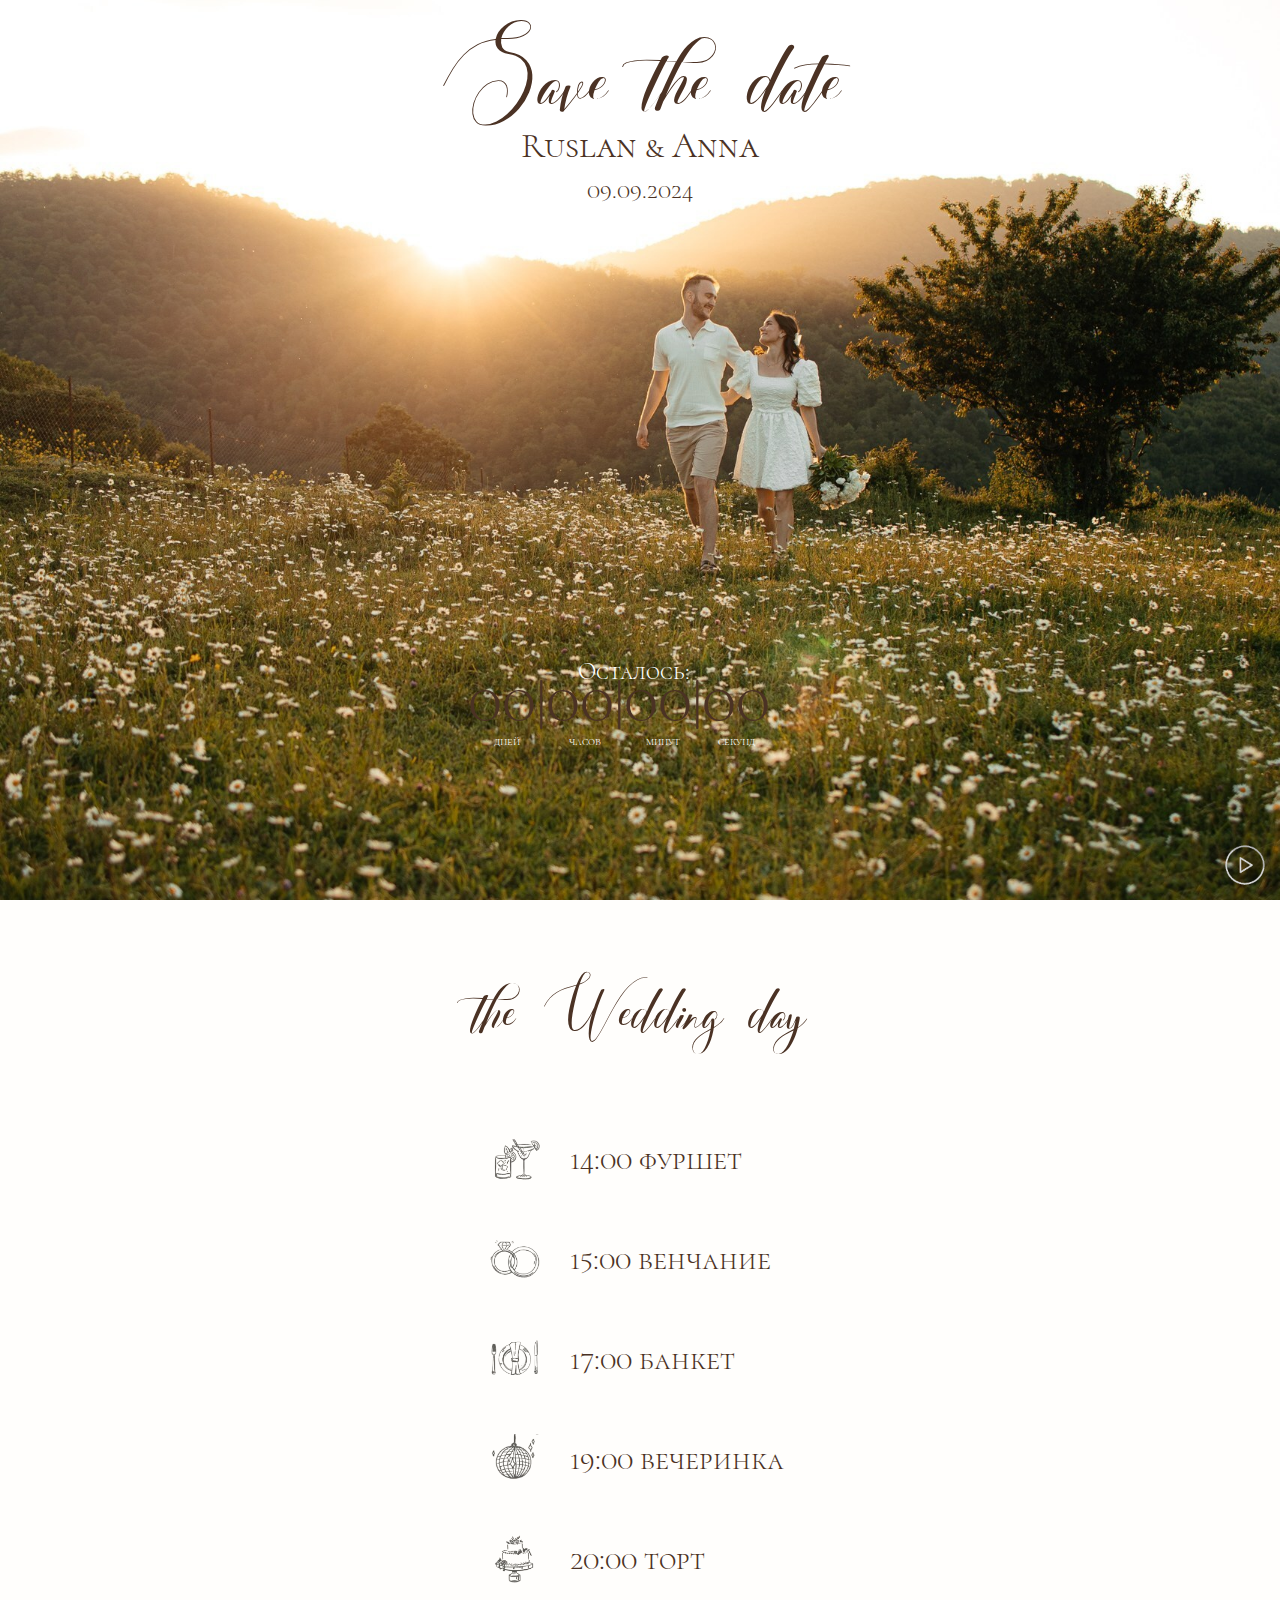
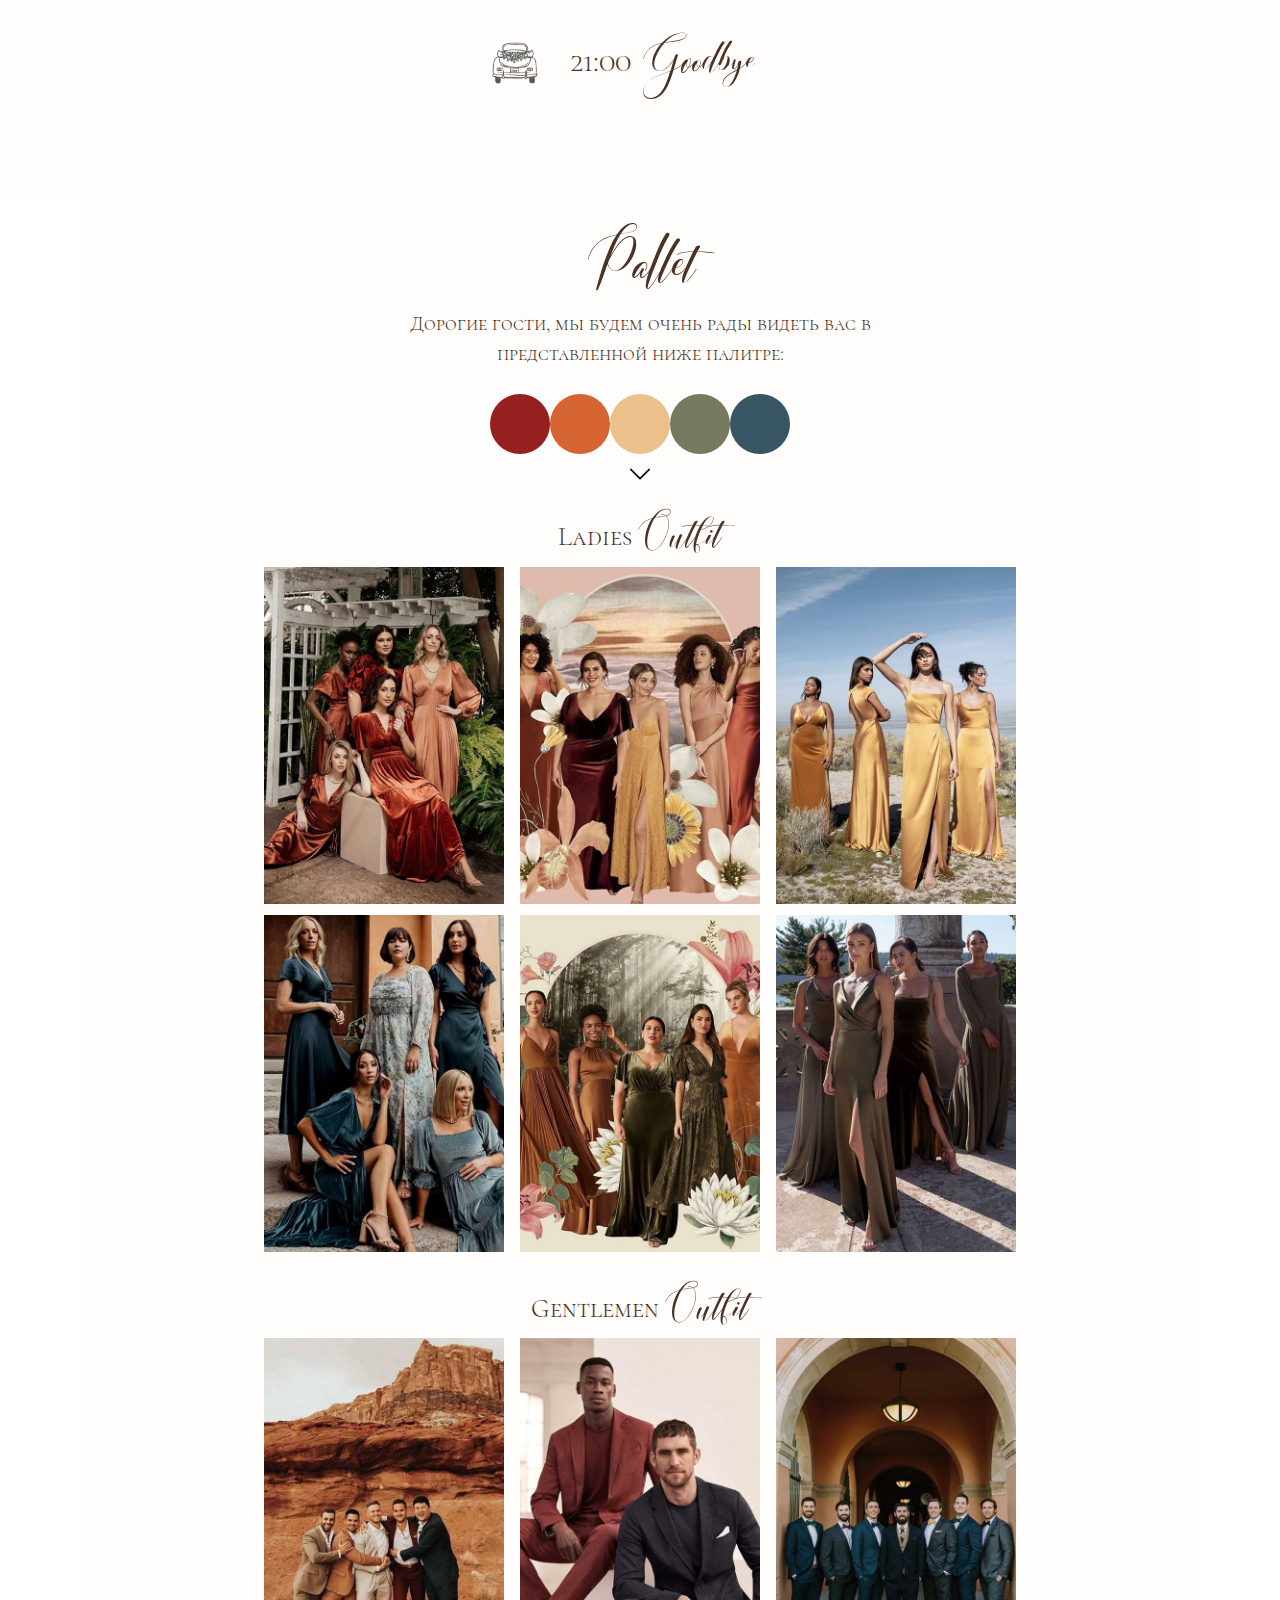
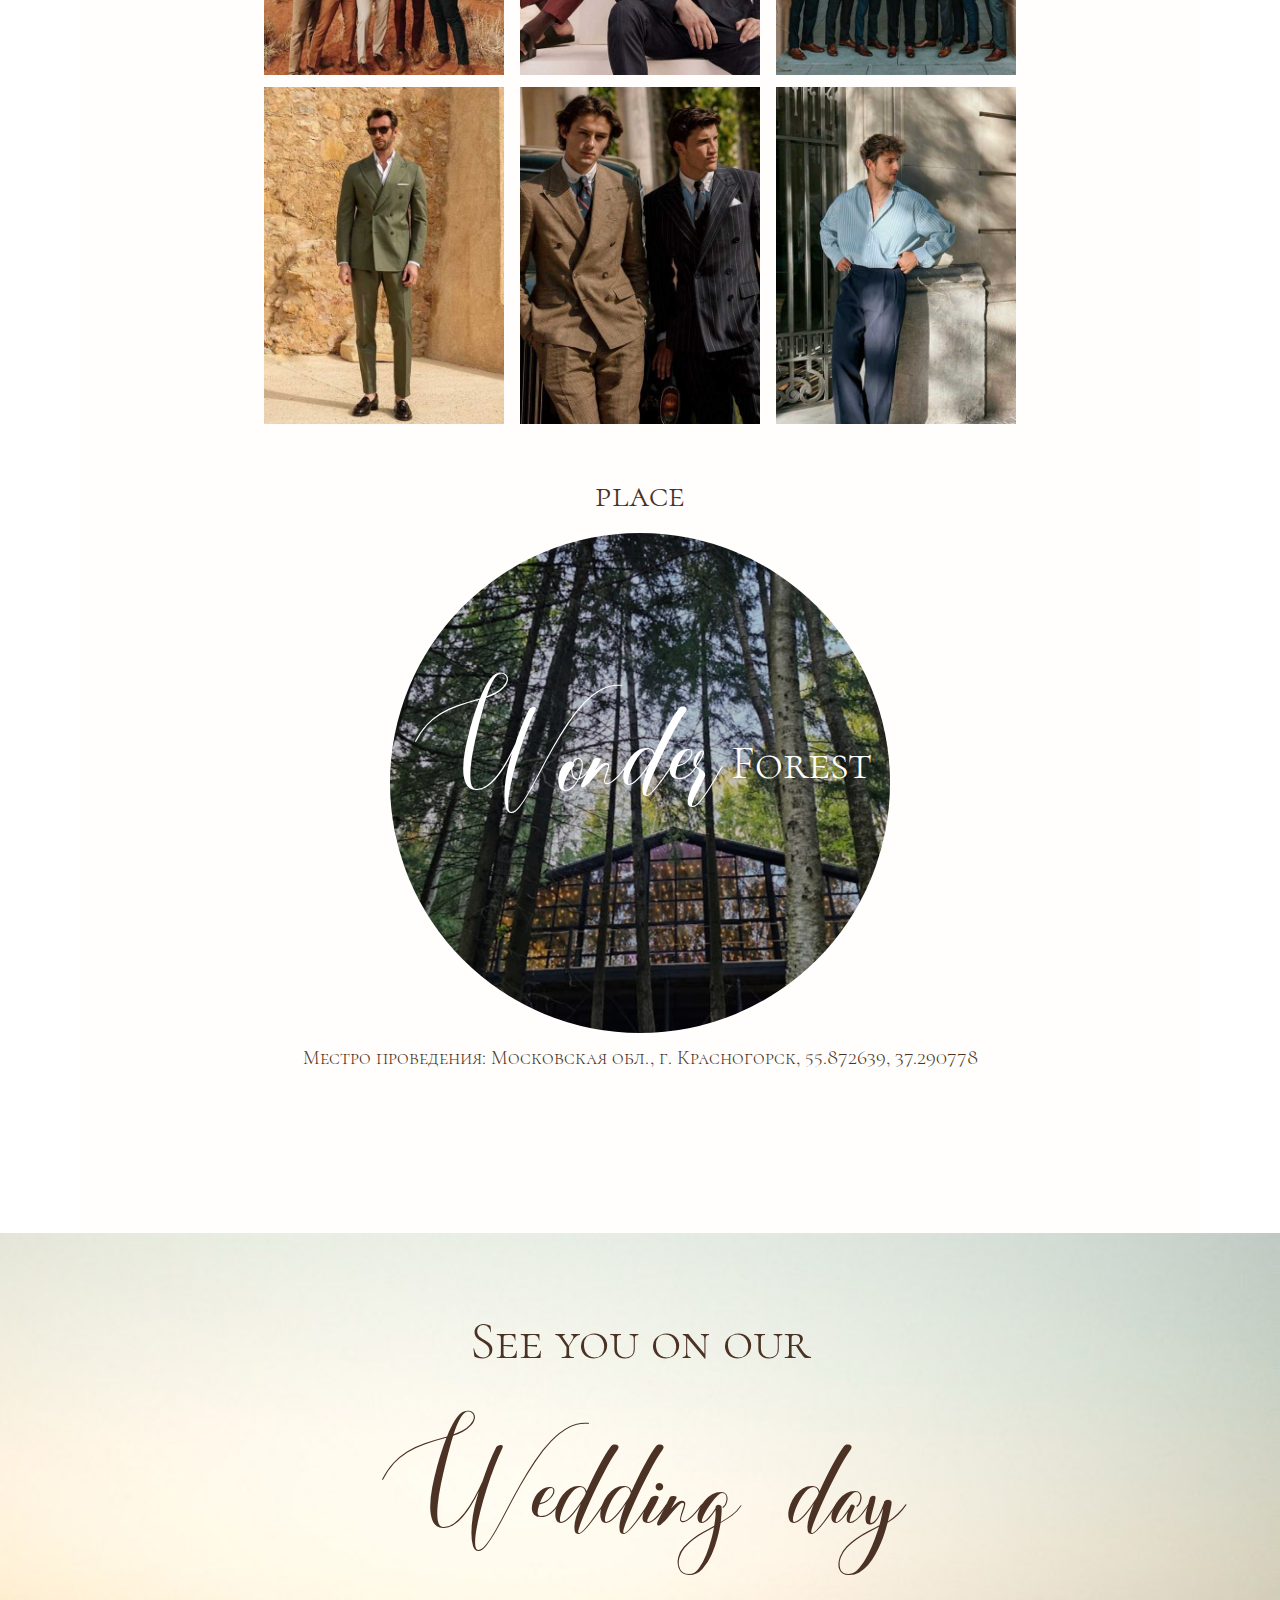
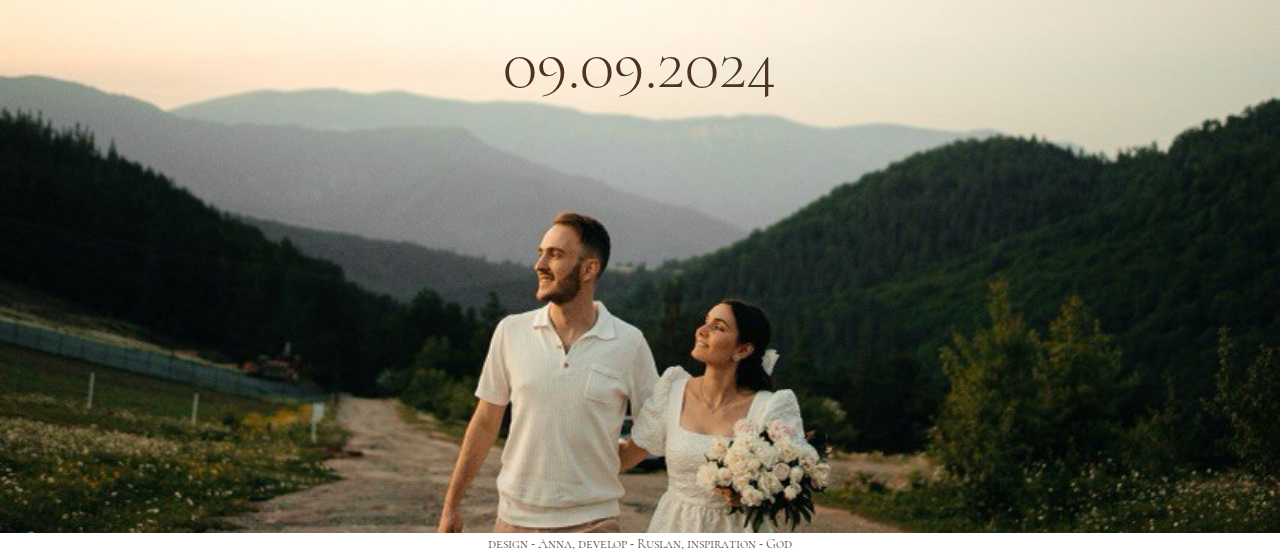
==== commit f120b6b7: "Add files via upload" ====
--- a/index.html
+++ b/index.html
@@ -235,7 +235,7 @@
           <img src="img/вечеринка.png" alt="" width="50" height="50">
         </div>
         <div class="schedule-body_vecherinka_text schedule_text font_color">
-          20:00 вечеринка
+          19:00 вечеринка
         </div>
       </div>
       <div class="schedule-body_tort schedule-body_allign">
